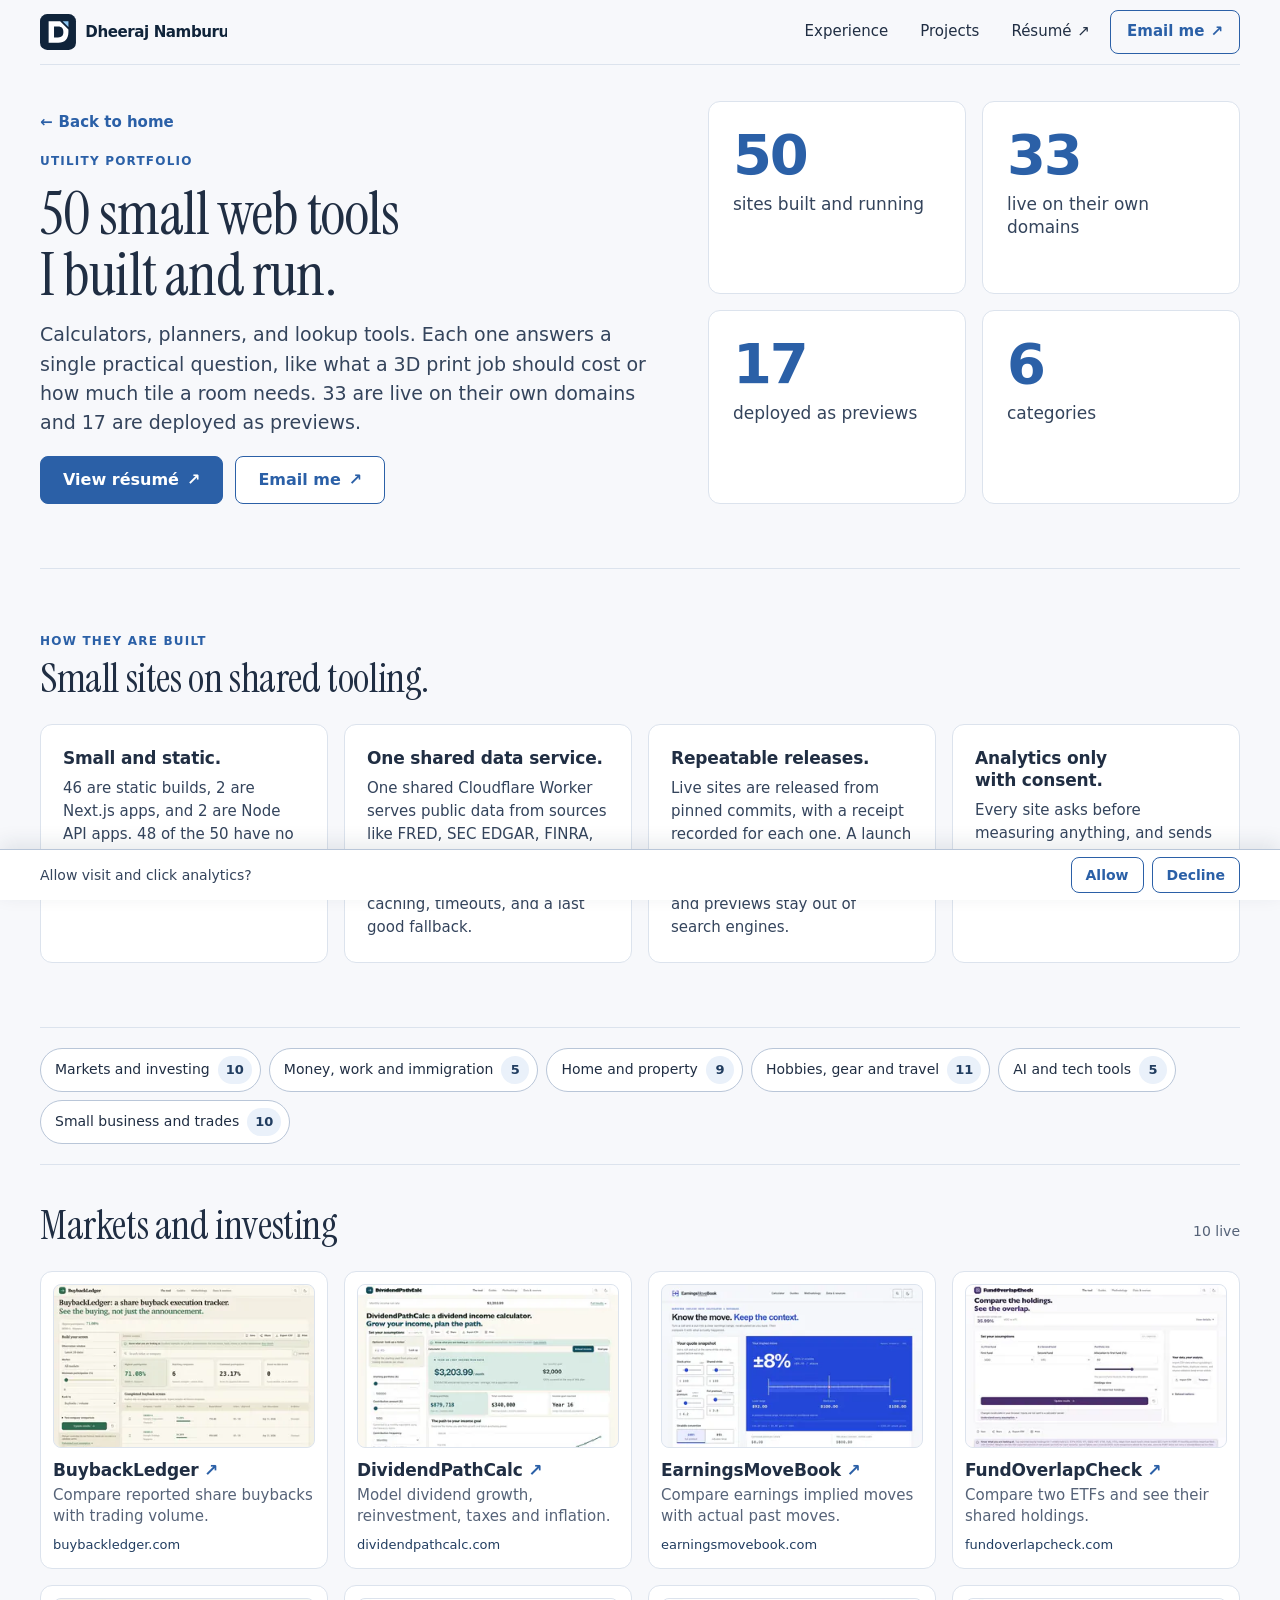
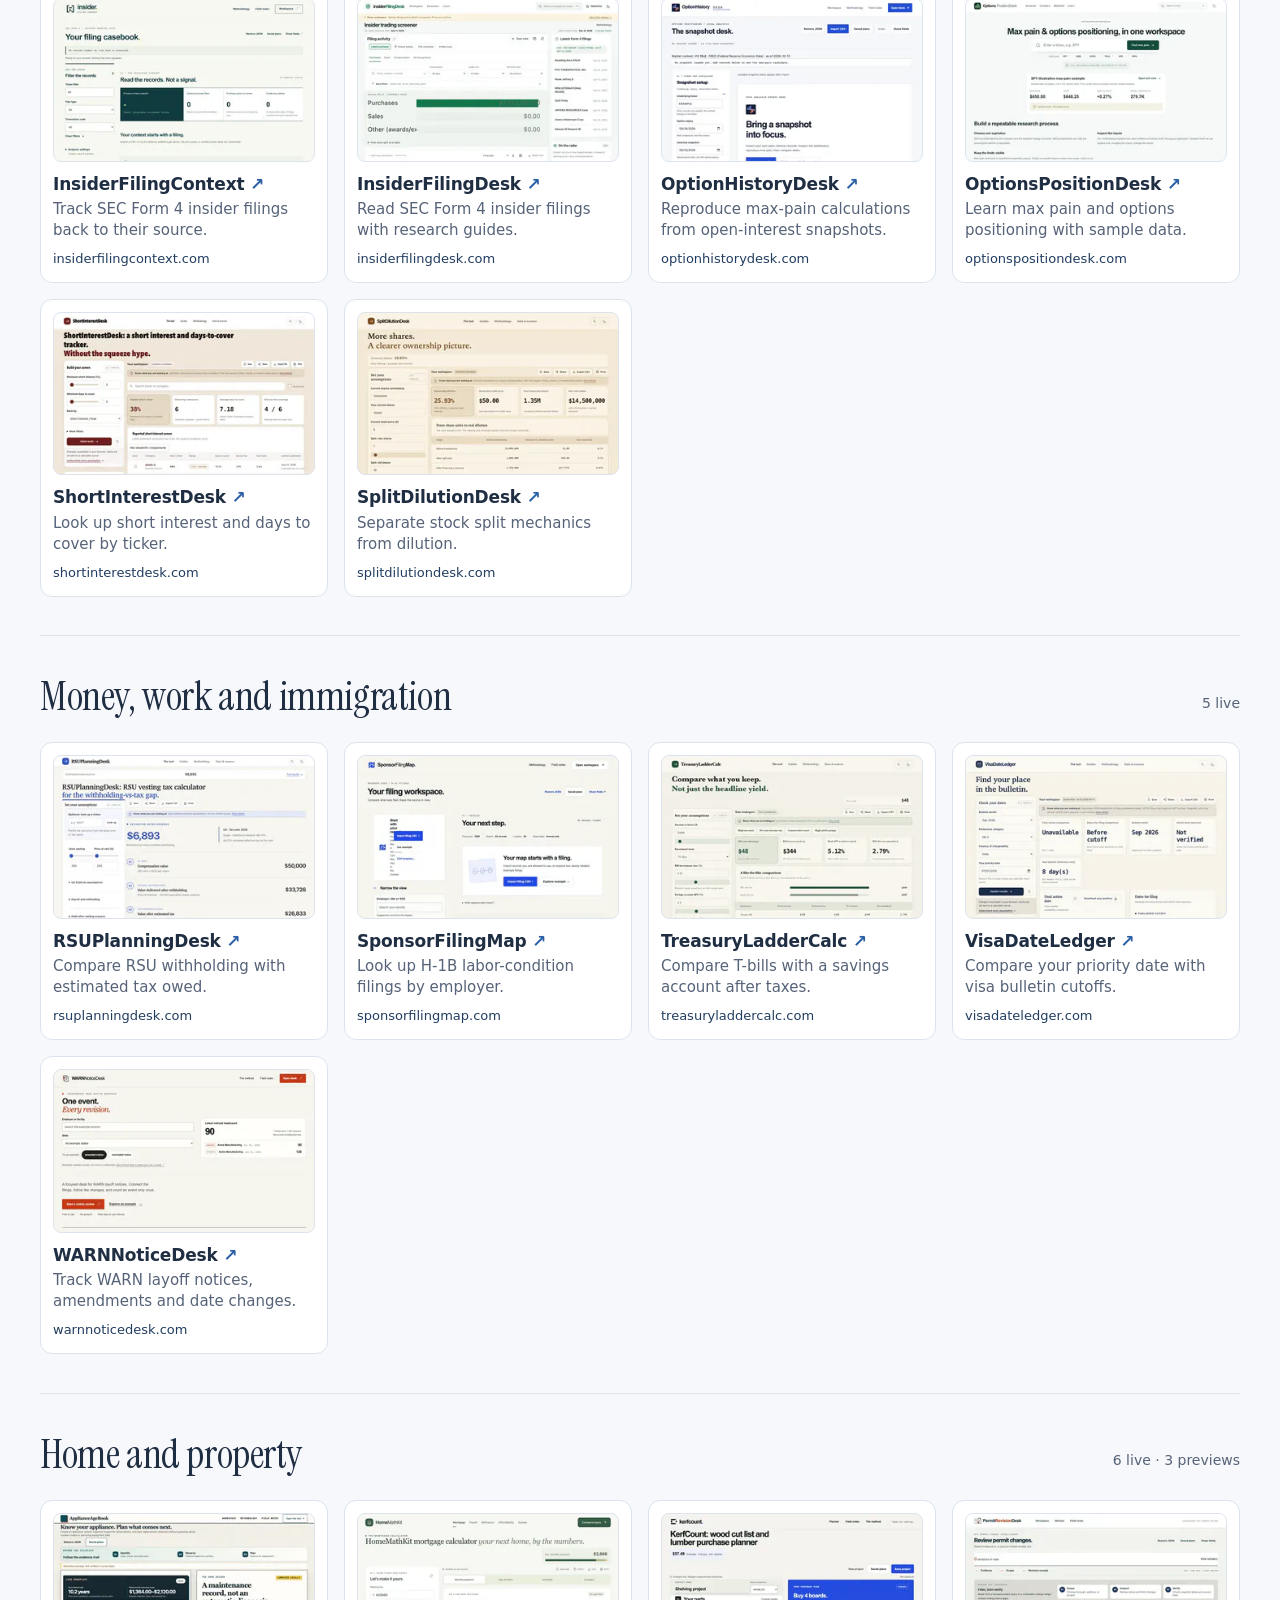
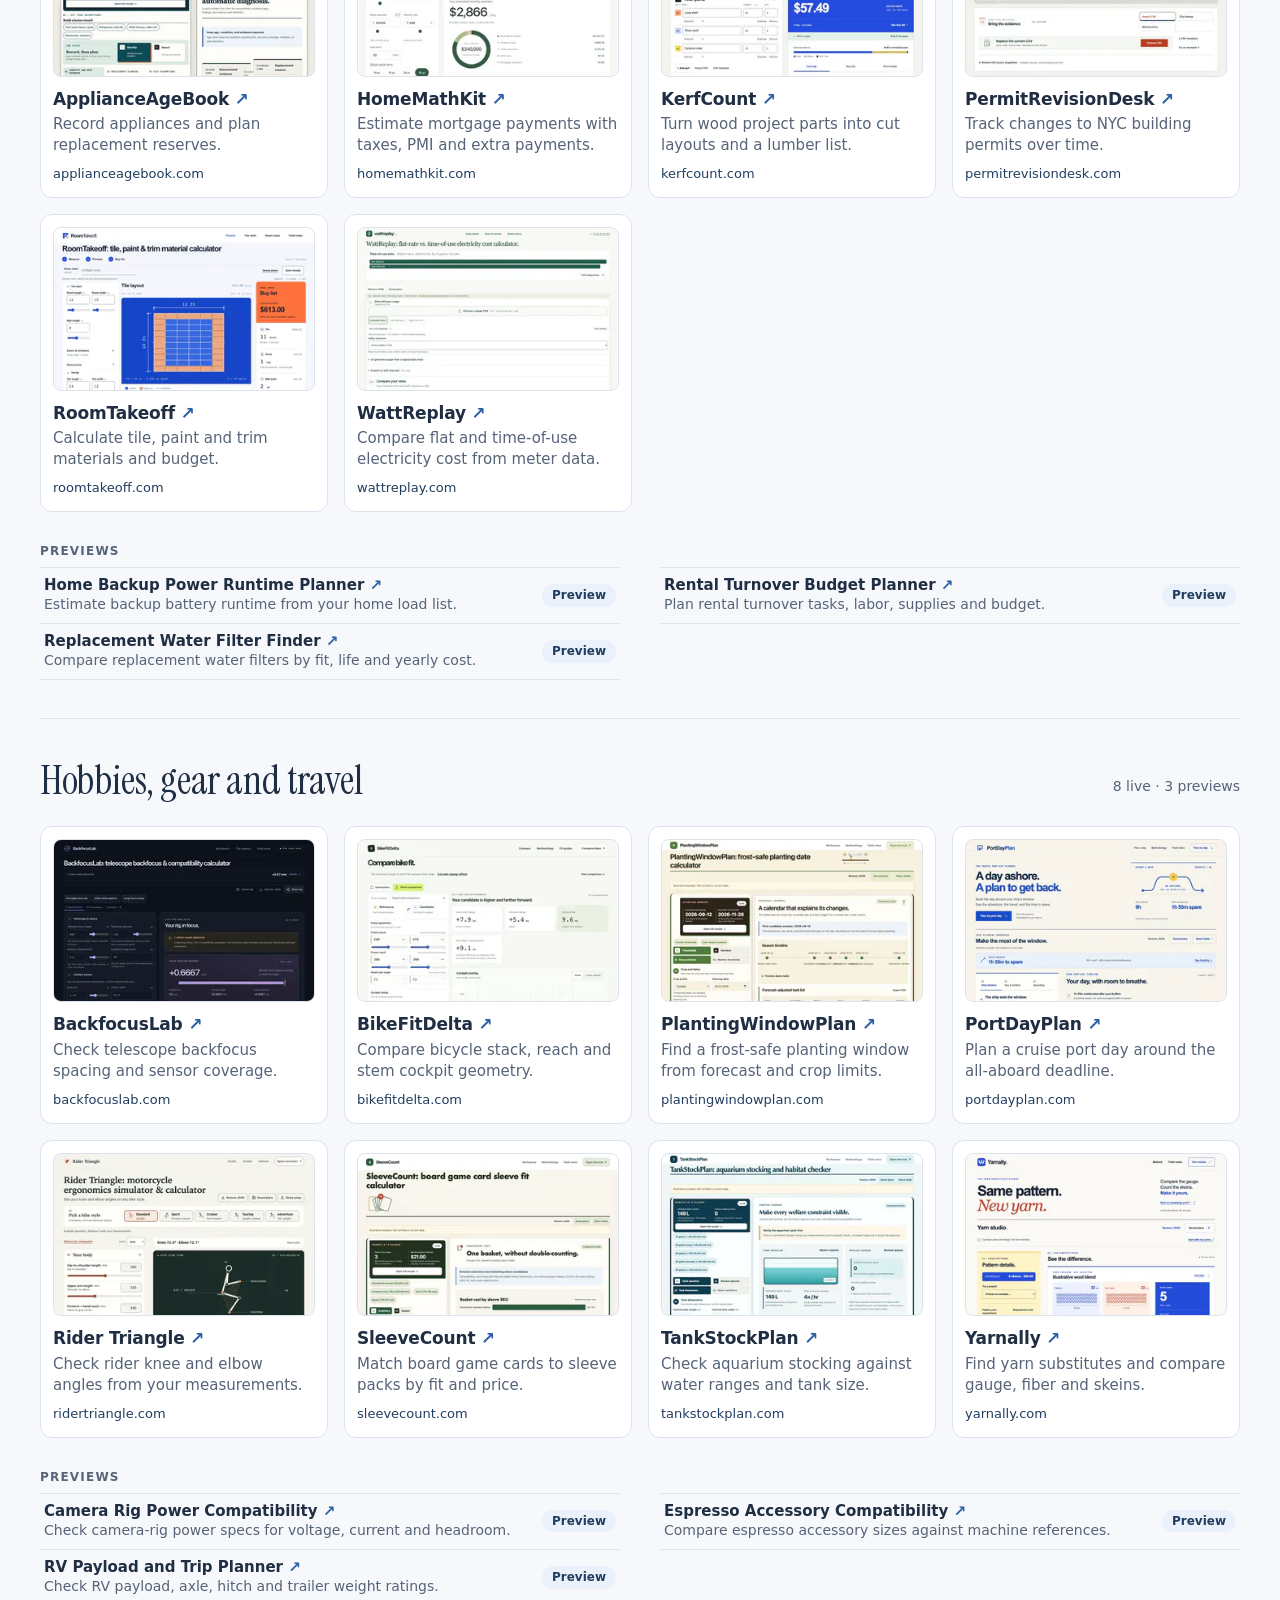
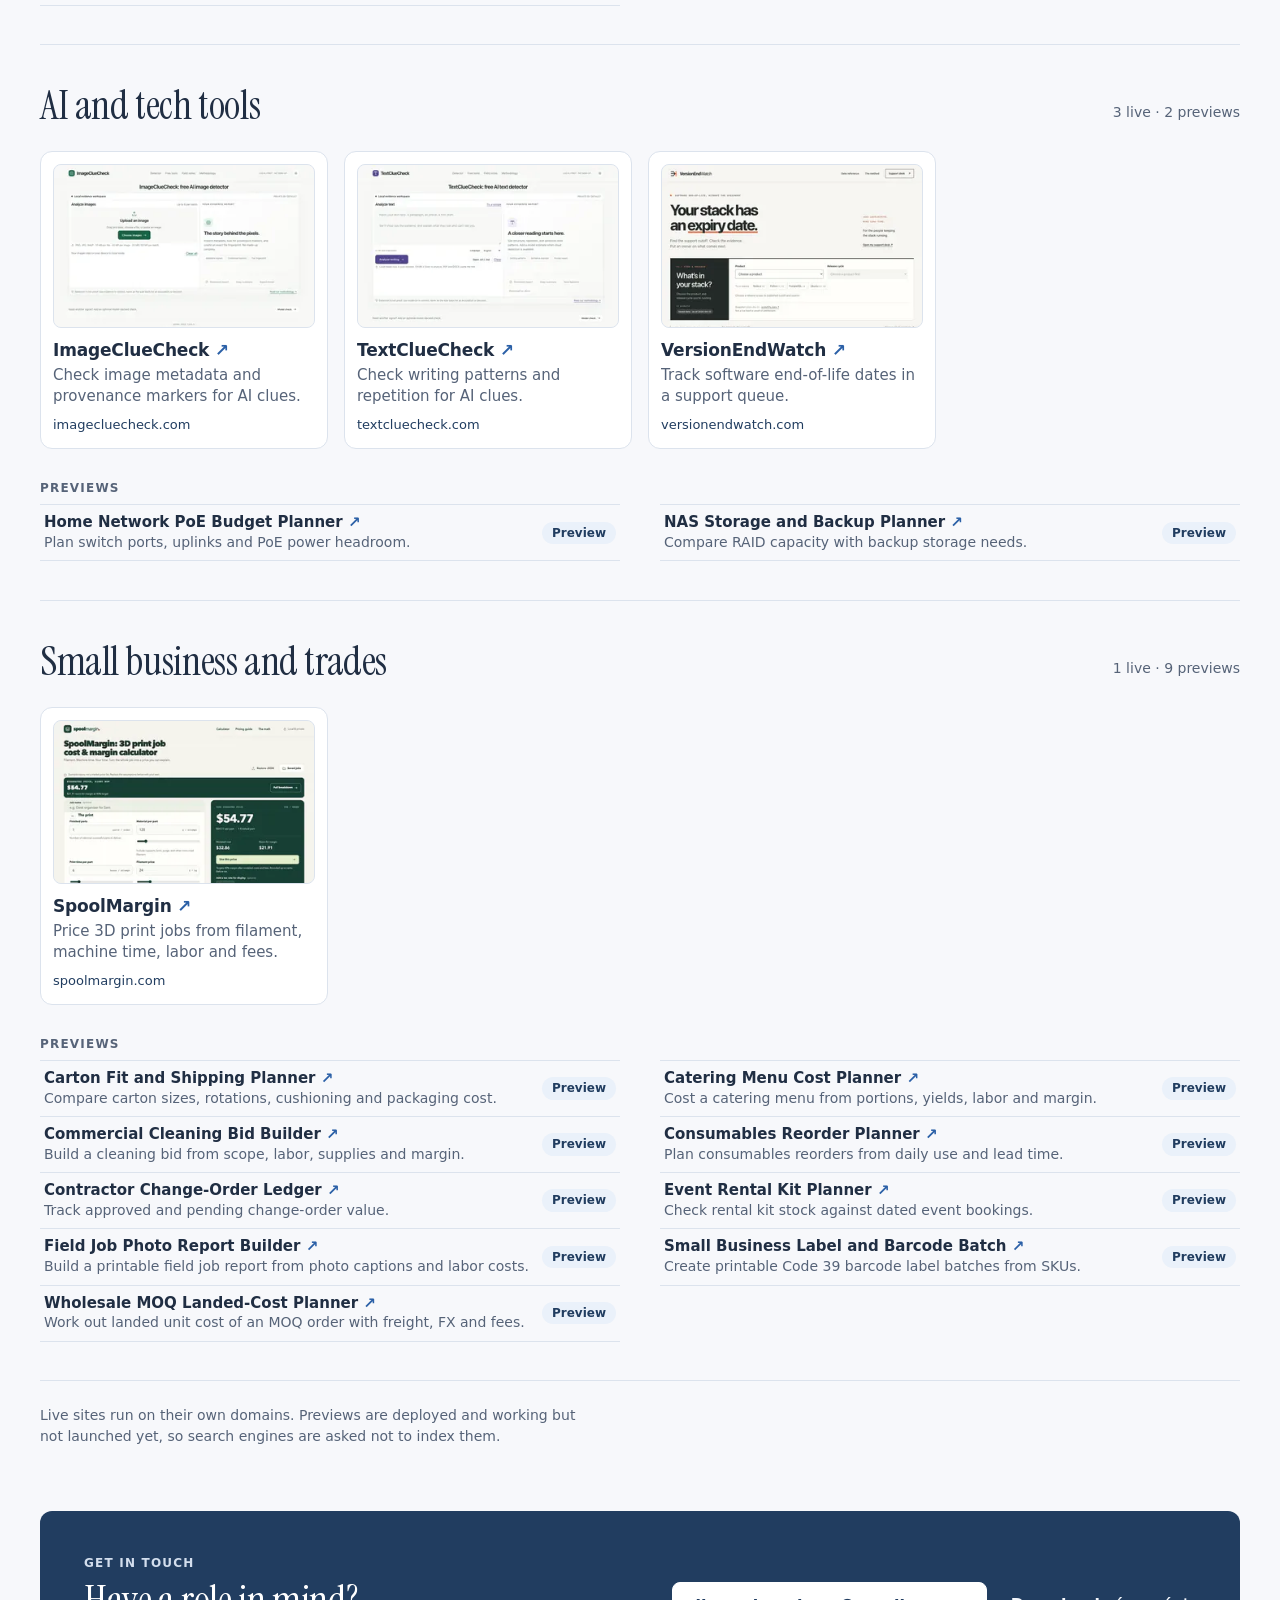
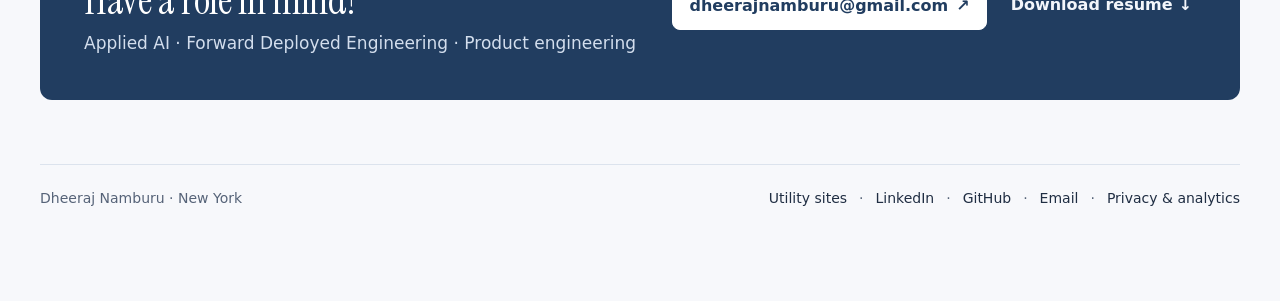
==== utilities/index.html @ 1e8c4d22 "Redesign for a five second recruiter scan; add utility portfolio and Daily Cynthia - Rebuild the hom" ====
<!doctype html>
<html lang="en">
<head>
<meta charset="utf-8">
<meta name="viewport" content="width=device-width,initial-scale=1">
<title>Utility Portfolio: 50 Small Web Tools | Dheeraj Namburu</title>
<meta name="description" content="50 small web tools built and run by Dheeraj Namburu: calculators, planners, and lookup tools. 33 live on their own domains, 17 deployed as previews.">
<meta name="robots" content="max-image-preview:large">
<link rel="canonical" href="https://dheerajnamburu.com/utilities/">
<meta property="og:type" content="website">
<meta property="og:url" content="https://dheerajnamburu.com/utilities/">
<meta property="og:site_name" content="Dheeraj Namburu">
<meta property="og:locale" content="en_US">
<meta property="og:title" content="Utility Portfolio | Dheeraj Namburu">
<meta property="og:description" content="50 small web tools built and run by Dheeraj Namburu: calculators, planners, and lookup tools. 33 live on their own domains, 17 deployed as previews.">
<meta property="og:image" content="https://dheerajnamburu.com/assets/share/og-home-v1.png">
<meta property="og:image:width" content="1200">
<meta property="og:image:height" content="630">
<meta property="og:image:type" content="image/png">
<meta property="og:image:alt" content="Dheeraj Namburu, Software Engineer at Microsoft">
<meta name="twitter:card" content="summary_large_image">
<meta name="twitter:title" content="Utility Portfolio | Dheeraj Namburu">
<meta name="twitter:description" content="50 small web tools built and run by Dheeraj Namburu: calculators, planners, and lookup tools. 33 live on their own domains, 17 deployed as previews.">
<meta name="twitter:image" content="https://dheerajnamburu.com/assets/share/og-home-v1.png">
<meta name="twitter:image:alt" content="Dheeraj Namburu, Software Engineer at Microsoft">
<link rel="icon" href="../assets/brand/favicon-v3.ico" sizes="any">
<link rel="icon" type="image/svg+xml" href="../assets/brand/favicon-v3.svg">
<link rel="apple-touch-icon" href="../assets/brand/apple-touch-icon-v3.png" sizes="180x180">
<meta name="theme-color" content="#10243A">
<link rel="preload" href="../assets/fonts/font-0.woff2" as="font" type="font/woff2" crossorigin>
<link rel="preload" href="../assets/fonts/font-2.woff2" as="font" type="font/woff2" crossorigin>
<link rel="stylesheet" href="../styles.css?v=20261013-ux3">
<link rel="stylesheet" href="utilities.css?v=20261013-ux2">
<script type="application/ld+json">{"@context":"https://schema.org","@graph":[{"@type":"WebSite","@id":"https://dheerajnamburu.com/#website","name":"Dheeraj Namburu","url":"https://dheerajnamburu.com/"},{"@type":"Person","@id":"https://dheerajnamburu.com/#person","name":"Dheeraj Namburu","url":"https://dheerajnamburu.com/"},{"@type":"CollectionPage","@id":"https://dheerajnamburu.com/utilities/#webpage","url":"https://dheerajnamburu.com/utilities/","name":"Utility portfolio","description":"50 small web tools built and run by Dheeraj Namburu: calculators, planners, and lookup tools. 33 live on their own domains, 17 deployed as previews.","dateModified":"2026-10-13","isPartOf":{"@id":"https://dheerajnamburu.com/#website"},"author":{"@id":"https://dheerajnamburu.com/#person"},"creator":{"@id":"https://dheerajnamburu.com/#person"},"breadcrumb":{"@id":"https://dheerajnamburu.com/utilities/#breadcrumb"},"mainEntity":{"@id":"https://dheerajnamburu.com/utilities/#itemlist"}},{"@type":"BreadcrumbList","@id":"https://dheerajnamburu.com/utilities/#breadcrumb","itemListElement":[{"@type":"ListItem","position":1,"name":"Home","item":"https://dheerajnamburu.com/"},{"@type":"ListItem","position":2,"name":"Utility portfolio","item":"https://dheerajnamburu.com/utilities/"}]},{"@type":"ItemList","@id":"https://dheerajnamburu.com/utilities/#itemlist","name":"Live utility sites","numberOfItems":33,"itemListElement":[{"@type":"ListItem","position":1,"name":"BuybackLedger","url":"https://buybackledger.com/"},{"@type":"ListItem","position":2,"name":"DividendPathCalc","url":"https://dividendpathcalc.com/"},{"@type":"ListItem","position":3,"name":"EarningsMoveBook","url":"https://earningsmovebook.com/"},{"@type":"ListItem","position":4,"name":"FundOverlapCheck","url":"https://fundoverlapcheck.com/"},{"@type":"ListItem","position":5,"name":"InsiderFilingContext","url":"https://insiderfilingcontext.com/"},{"@type":"ListItem","position":6,"name":"InsiderFilingDesk","url":"https://insiderfilingdesk.com/"},{"@type":"ListItem","position":7,"name":"OptionHistoryDesk","url":"https://optionhistorydesk.com/"},{"@type":"ListItem","position":8,"name":"OptionsPositionDesk","url":"https://optionspositiondesk.com/"},{"@type":"ListItem","position":9,"name":"ShortInterestDesk","url":"https://shortinterestdesk.com/"},{"@type":"ListItem","position":10,"name":"SplitDilutionDesk","url":"https://splitdilutiondesk.com/"},{"@type":"ListItem","position":11,"name":"RSUPlanningDesk","url":"https://rsuplanningdesk.com/"},{"@type":"ListItem","position":12,"name":"SponsorFilingMap","url":"https://sponsorfilingmap.com/"},{"@type":"ListItem","position":13,"name":"TreasuryLadderCalc","url":"https://treasuryladdercalc.com/"},{"@type":"ListItem","position":14,"name":"VisaDateLedger","url":"https://visadateledger.com/"},{"@type":"ListItem","position":15,"name":"WARNNoticeDesk","url":"https://warnnoticedesk.com/"},{"@type":"ListItem","position":16,"name":"ApplianceAgeBook","url":"https://applianceagebook.com/"},{"@type":"ListItem","position":17,"name":"HomeMathKit","url":"https://homemathkit.com/"},{"@type":"ListItem","position":18,"name":"KerfCount","url":"https://kerfcount.com/"},{"@type":"ListItem","position":19,"name":"PermitRevisionDesk","url":"https://permitrevisiondesk.com/"},{"@type":"ListItem","position":20,"name":"RoomTakeoff","url":"https://roomtakeoff.com/"},{"@type":"ListItem","position":21,"name":"WattReplay","url":"https://wattreplay.com/"},{"@type":"ListItem","position":22,"name":"BackfocusLab","url":"https://backfocuslab.com/"},{"@type":"ListItem","position":23,"name":"BikeFitDelta","url":"https://bikefitdelta.com/"},{"@type":"ListItem","position":24,"name":"PlantingWindowPlan","url":"https://plantingwindowplan.com/"},{"@type":"ListItem","position":25,"name":"PortDayPlan","url":"https://portdayplan.com/"},{"@type":"ListItem","position":26,"name":"Rider Triangle","url":"https://ridertriangle.com/"},{"@type":"ListItem","position":27,"name":"SleeveCount","url":"https://sleevecount.com/"},{"@type":"ListItem","position":28,"name":"TankStockPlan","url":"https://tankstockplan.com/"},{"@type":"ListItem","position":29,"name":"Yarnally","url":"https://yarnally.com/"},{"@type":"ListItem","position":30,"name":"ImageClueCheck","url":"https://imagecluecheck.com/"},{"@type":"ListItem","position":31,"name":"TextClueCheck","url":"https://textcluecheck.com/"},{"@type":"ListItem","position":32,"name":"VersionEndWatch","url":"https://versionendwatch.com/"},{"@type":"ListItem","position":33,"name":"SpoolMargin","url":"https://spoolmargin.com/"}]}]}</script>
</head>
<body>
<a class="skip" href="#main">Skip to content</a>
<div class="page-shell">
<header class="site-header">
<a class="brand" href="../" aria-label="Dheeraj Namburu, home"><img class="brand-logo" src="../assets/brand/logo-v3.svg" width="187" height="36" alt="Dheeraj Namburu"><img class="brand-mark" src="../assets/brand/favicon-v3.svg" width="32" height="32" alt=""></a>
<nav aria-label="Main navigation"><a href="../#work">Experience</a><a href="../#projects">Projects</a><a href="../Dheeraj-Namburu-Resume.pdf">Résumé <span aria-hidden="true">↗</span></a><a class="nav-contact" href="mailto:dheerajnamburu@gmail.com">Email me <span aria-hidden="true">↗</span></a></nav>
</header>
<main id="main">
<section class="u-hero" aria-labelledby="u-title">
<div class="u-hero-copy">
<p class="u-back"><a href="../"><span aria-hidden="true">←</span> Back to home</a></p>
<p class="eyebrow">UTILITY PORTFOLIO</p>
<h1 id="u-title">50 small web tools I built and run.</h1>
<p class="u-lede">Calculators, planners, and lookup tools. Each one answers a single practical question, like what a 3D print job should cost or how much tile a room needs. 33 are live on their own domains and 17 are deployed as previews.</p>
<div class="actions"><a class="button" href="../Dheeraj-Namburu-Resume.pdf">View résumé <span aria-hidden="true">↗</span></a><a class="button secondary" href="mailto:dheerajnamburu@gmail.com">Email me <span aria-hidden="true">↗</span></a></div>
</div>
<ul class="u-stats"><li><strong>50</strong> <span>sites built and running</span></li><li><strong>33</strong> <span>live on their own domains</span></li><li><strong>17</strong> <span>deployed as previews</span></li><li><strong>6</strong> <span>categories</span></li></ul>
</section>
<section class="u-how" aria-labelledby="u-how-title">
<p class="eyebrow">HOW THEY ARE BUILT</p>
<h2 id="u-how-title">Small sites on shared tooling.</h2>
<div class="u-how-grid"><article><h3>Small and static.</h3><p>46 are static builds, 2 are Next.js apps, and 2 are Node API apps. 48 of the 50 have no npm dependencies. All of them run on Cloudflare.</p></article><article><h3>One shared data service.</h3><p>One shared Cloudflare Worker serves public data from sources like FRED, SEC EDGAR, FINRA, and NYC Open Data to the sites that need it, with caching, timeouts, and a last good fallback.</p></article><article><h3>Repeatable releases.</h3><p>Live sites are released from pinned commits, with a receipt recorded for each one. A launch controller checks preview builds before they go out, and previews stay out of search engines.</p></article><article><h3>Analytics only with consent.</h3><p>Every site asks before measuring anything, and sends no analytics request until the visitor agrees.</p></article></div>
</section>
<nav class="u-jump" aria-label="Categories"><a href="#markets-and-investing">Markets and investing <span>10</span></a><a href="#money-work-and-immigration">Money, work and immigration <span>5</span></a><a href="#home-and-property">Home and property <span>9</span></a><a href="#hobbies-gear-and-travel">Hobbies, gear and travel <span>11</span></a><a href="#ai-and-tech-tools">AI and tech tools <span>5</span></a><a href="#small-business-and-trades">Small business and trades <span>10</span></a></nav>
<section class="u-category" id="markets-and-investing" aria-labelledby="markets-and-investing-title">
<div class="section-head"><h2 id="markets-and-investing-title">Markets and investing</h2><p class="u-count">10 live</p></div>
<div class="u-grid">
<article class="u-card"><a class="u-thumb" href="https://buybackledger.com/" tabindex="-1" aria-hidden="true" data-track-group="utility" data-kind="live"><img src="../assets/utilities/buyback-execution-tracker.webp" srcset="../assets/utilities/buyback-execution-tracker-320.webp 320w, ../assets/utilities/buyback-execution-tracker.webp 640w" sizes="(max-width: 719px) 110px, (max-width: 1079px) 28vw, 260px" width="640" height="400" loading="lazy" decoding="async" alt=""></a><h3><a href="https://buybackledger.com/" data-track-group="utility" data-kind="live">BuybackLedger <span aria-hidden="true">↗</span></a></h3><p>Compare reported share buybacks with trading volume.</p><p class="u-domain">buybackledger.com</p></article>
<article class="u-card"><a class="u-thumb" href="https://dividendpathcalc.com/" tabindex="-1" aria-hidden="true" data-track-group="utility" data-kind="live"><img src="../assets/utilities/dividend-income-calculator.webp" srcset="../assets/utilities/dividend-income-calculator-320.webp 320w, ../assets/utilities/dividend-income-calculator.webp 640w" sizes="(max-width: 719px) 110px, (max-width: 1079px) 28vw, 260px" width="640" height="400" loading="lazy" decoding="async" alt=""></a><h3><a href="https://dividendpathcalc.com/" data-track-group="utility" data-kind="live">DividendPathCalc <span aria-hidden="true">↗</span></a></h3><p>Model dividend growth, reinvestment, taxes and inflation.</p><p class="u-domain">dividendpathcalc.com</p></article>
<article class="u-card"><a class="u-thumb" href="https://earningsmovebook.com/" tabindex="-1" aria-hidden="true" data-track-group="utility" data-kind="live"><img src="../assets/utilities/earnings-implied-move-database.webp" srcset="../assets/utilities/earnings-implied-move-database-320.webp 320w, ../assets/utilities/earnings-implied-move-database.webp 640w" sizes="(max-width: 719px) 110px, (max-width: 1079px) 28vw, 260px" width="640" height="400" loading="lazy" decoding="async" alt=""></a><h3><a href="https://earningsmovebook.com/" data-track-group="utility" data-kind="live">EarningsMoveBook <span aria-hidden="true">↗</span></a></h3><p>Compare earnings implied moves with actual past moves.</p><p class="u-domain">earningsmovebook.com</p></article>
<article class="u-card"><a class="u-thumb" href="https://fundoverlapcheck.com/" tabindex="-1" aria-hidden="true" data-track-group="utility" data-kind="live"><img src="../assets/utilities/etf-overlap-analyzer.webp" srcset="../assets/utilities/etf-overlap-analyzer-320.webp 320w, ../assets/utilities/etf-overlap-analyzer.webp 640w" sizes="(max-width: 719px) 110px, (max-width: 1079px) 28vw, 260px" width="640" height="400" loading="lazy" decoding="async" alt=""></a><h3><a href="https://fundoverlapcheck.com/" data-track-group="utility" data-kind="live">FundOverlapCheck <span aria-hidden="true">↗</span></a></h3><p>Compare two ETFs and see their shared holdings.</p><p class="u-domain">fundoverlapcheck.com</p></article>
<article class="u-card"><a class="u-thumb" href="https://insiderfilingcontext.com/" tabindex="-1" aria-hidden="true" data-track-group="utility" data-kind="live"><img src="../assets/utilities/insider-filing-context-tracker.webp" srcset="../assets/utilities/insider-filing-context-tracker-320.webp 320w, ../assets/utilities/insider-filing-context-tracker.webp 640w" sizes="(max-width: 719px) 110px, (max-width: 1079px) 28vw, 260px" width="640" height="400" loading="lazy" decoding="async" alt=""></a><h3><a href="https://insiderfilingcontext.com/" data-track-group="utility" data-kind="live">InsiderFilingContext <span aria-hidden="true">↗</span></a></h3><p>Track SEC Form 4 insider filings back to their source.</p><p class="u-domain">insiderfilingcontext.com</p></article>
<article class="u-card"><a class="u-thumb" href="https://insiderfilingdesk.com/" tabindex="-1" aria-hidden="true" data-track-group="utility" data-kind="live"><img src="../assets/utilities/form4-radar.webp" srcset="../assets/utilities/form4-radar-320.webp 320w, ../assets/utilities/form4-radar.webp 640w" sizes="(max-width: 719px) 110px, (max-width: 1079px) 28vw, 260px" width="640" height="400" loading="lazy" decoding="async" alt=""></a><h3><a href="https://insiderfilingdesk.com/" data-track-group="utility" data-kind="live">InsiderFilingDesk <span aria-hidden="true">↗</span></a></h3><p>Read SEC Form 4 insider filings with research guides.</p><p class="u-domain">insiderfilingdesk.com</p></article>
<article class="u-card"><a class="u-thumb" href="https://optionhistorydesk.com/" tabindex="-1" aria-hidden="true" data-track-group="utility" data-kind="live"><img src="../assets/utilities/licensed-options-history.webp" srcset="../assets/utilities/licensed-options-history-320.webp 320w, ../assets/utilities/licensed-options-history.webp 640w" sizes="(max-width: 719px) 110px, (max-width: 1079px) 28vw, 260px" width="640" height="400" loading="lazy" decoding="async" alt=""></a><h3><a href="https://optionhistorydesk.com/" data-track-group="utility" data-kind="live">OptionHistoryDesk <span aria-hidden="true">↗</span></a></h3><p>Reproduce max-pain calculations from open-interest snapshots.</p><p class="u-domain">optionhistorydesk.com</p></article>
<article class="u-card"><a class="u-thumb" href="https://optionspositiondesk.com/" tabindex="-1" aria-hidden="true" data-track-group="utility" data-kind="live"><img src="../assets/utilities/option-positioning-dashboard.webp" srcset="../assets/utilities/option-positioning-dashboard-320.webp 320w, ../assets/utilities/option-positioning-dashboard.webp 640w" sizes="(max-width: 719px) 110px, (max-width: 1079px) 28vw, 260px" width="640" height="400" loading="lazy" decoding="async" alt=""></a><h3><a href="https://optionspositiondesk.com/" data-track-group="utility" data-kind="live">OptionsPositionDesk <span aria-hidden="true">↗</span></a></h3><p>Learn max pain and options positioning with sample data.</p><p class="u-domain">optionspositiondesk.com</p></article>
<article class="u-card"><a class="u-thumb" href="https://shortinterestdesk.com/" tabindex="-1" aria-hidden="true" data-track-group="utility" data-kind="live"><img src="../assets/utilities/short-interest-squeeze-tracker.webp" srcset="../assets/utilities/short-interest-squeeze-tracker-320.webp 320w, ../assets/utilities/short-interest-squeeze-tracker.webp 640w" sizes="(max-width: 719px) 110px, (max-width: 1079px) 28vw, 260px" width="640" height="400" loading="lazy" decoding="async" alt=""></a><h3><a href="https://shortinterestdesk.com/" data-track-group="utility" data-kind="live">ShortInterestDesk <span aria-hidden="true">↗</span></a></h3><p>Look up short interest and days to cover by ticker.</p><p class="u-domain">shortinterestdesk.com</p></article>
<article class="u-card"><a class="u-thumb" href="https://splitdilutiondesk.com/" tabindex="-1" aria-hidden="true" data-track-group="utility" data-kind="live"><img src="../assets/utilities/stock-split-dilution-tracker.webp" srcset="../assets/utilities/stock-split-dilution-tracker-320.webp 320w, ../assets/utilities/stock-split-dilution-tracker.webp 640w" sizes="(max-width: 719px) 110px, (max-width: 1079px) 28vw, 260px" width="640" height="400" loading="lazy" decoding="async" alt=""></a><h3><a href="https://splitdilutiondesk.com/" data-track-group="utility" data-kind="live">SplitDilutionDesk <span aria-hidden="true">↗</span></a></h3><p>Separate stock split mechanics from dilution.</p><p class="u-domain">splitdilutiondesk.com</p></article>
</div>
</section>
<section class="u-category" id="money-work-and-immigration" aria-labelledby="money-work-and-immigration-title">
<div class="section-head"><h2 id="money-work-and-immigration-title">Money, work and immigration</h2><p class="u-count">5 live</p></div>
<div class="u-grid">
<article class="u-card"><a class="u-thumb" href="https://rsuplanningdesk.com/" tabindex="-1" aria-hidden="true" data-track-group="utility" data-kind="live"><img src="../assets/utilities/high-earner-rsu-calculator.webp" srcset="../assets/utilities/high-earner-rsu-calculator-320.webp 320w, ../assets/utilities/high-earner-rsu-calculator.webp 640w" sizes="(max-width: 719px) 110px, (max-width: 1079px) 28vw, 260px" width="640" height="400" loading="lazy" decoding="async" alt=""></a><h3><a href="https://rsuplanningdesk.com/" data-track-group="utility" data-kind="live">RSUPlanningDesk <span aria-hidden="true">↗</span></a></h3><p>Compare RSU withholding with estimated tax owed.</p><p class="u-domain">rsuplanningdesk.com</p></article>
<article class="u-card"><a class="u-thumb" href="https://sponsorfilingmap.com/" tabindex="-1" aria-hidden="true" data-track-group="utility" data-kind="live"><img src="../assets/utilities/h1b-sponsor-intelligence.webp" srcset="../assets/utilities/h1b-sponsor-intelligence-320.webp 320w, ../assets/utilities/h1b-sponsor-intelligence.webp 640w" sizes="(max-width: 719px) 110px, (max-width: 1079px) 28vw, 260px" width="640" height="400" loading="lazy" decoding="async" alt=""></a><h3><a href="https://sponsorfilingmap.com/" data-track-group="utility" data-kind="live">SponsorFilingMap <span aria-hidden="true">↗</span></a></h3><p>Look up H-1B labor-condition filings by employer.</p><p class="u-domain">sponsorfilingmap.com</p></article>
<article class="u-card"><a class="u-thumb" href="https://treasuryladdercalc.com/" tabindex="-1" aria-hidden="true" data-track-group="utility" data-kind="live"><img src="../assets/utilities/treasury-yield-optimizer.webp" srcset="../assets/utilities/treasury-yield-optimizer-320.webp 320w, ../assets/utilities/treasury-yield-optimizer.webp 640w" sizes="(max-width: 719px) 110px, (max-width: 1079px) 28vw, 260px" width="640" height="400" loading="lazy" decoding="async" alt=""></a><h3><a href="https://treasuryladdercalc.com/" data-track-group="utility" data-kind="live">TreasuryLadderCalc <span aria-hidden="true">↗</span></a></h3><p>Compare T-bills with a savings account after taxes.</p><p class="u-domain">treasuryladdercalc.com</p></article>
<article class="u-card"><a class="u-thumb" href="https://visadateledger.com/" tabindex="-1" aria-hidden="true" data-track-group="utility" data-kind="live"><img src="../assets/utilities/visa-bulletin-tracker.webp" srcset="../assets/utilities/visa-bulletin-tracker-320.webp 320w, ../assets/utilities/visa-bulletin-tracker.webp 640w" sizes="(max-width: 719px) 110px, (max-width: 1079px) 28vw, 260px" width="640" height="400" loading="lazy" decoding="async" alt=""></a><h3><a href="https://visadateledger.com/" data-track-group="utility" data-kind="live">VisaDateLedger <span aria-hidden="true">↗</span></a></h3><p>Compare your priority date with visa bulletin cutoffs.</p><p class="u-domain">visadateledger.com</p></article>
<article class="u-card"><a class="u-thumb" href="https://warnnoticedesk.com/" tabindex="-1" aria-hidden="true" data-track-group="utility" data-kind="live"><img src="../assets/utilities/warn-employer-timelines.webp" srcset="../assets/utilities/warn-employer-timelines-320.webp 320w, ../assets/utilities/warn-employer-timelines.webp 640w" sizes="(max-width: 719px) 110px, (max-width: 1079px) 28vw, 260px" width="640" height="400" loading="lazy" decoding="async" alt=""></a><h3><a href="https://warnnoticedesk.com/" data-track-group="utility" data-kind="live">WARNNoticeDesk <span aria-hidden="true">↗</span></a></h3><p>Track WARN layoff notices, amendments and date changes.</p><p class="u-domain">warnnoticedesk.com</p></article>
</div>
</section>
<section class="u-category" id="home-and-property" aria-labelledby="home-and-property-title">
<div class="section-head"><h2 id="home-and-property-title">Home and property</h2><p class="u-count">6 live · 3 previews</p></div>
<div class="u-grid">
<article class="u-card"><a class="u-thumb" href="https://applianceagebook.com/" tabindex="-1" aria-hidden="true" data-track-group="utility" data-kind="live"><img src="../assets/utilities/appliance-age-inspector-reports.webp" srcset="../assets/utilities/appliance-age-inspector-reports-320.webp 320w, ../assets/utilities/appliance-age-inspector-reports.webp 640w" sizes="(max-width: 719px) 110px, (max-width: 1079px) 28vw, 260px" width="640" height="400" loading="lazy" decoding="async" alt=""></a><h3><a href="https://applianceagebook.com/" data-track-group="utility" data-kind="live">ApplianceAgeBook <span aria-hidden="true">↗</span></a></h3><p>Record appliances and plan replacement reserves.</p><p class="u-domain">applianceagebook.com</p></article>
<article class="u-card"><a class="u-thumb" href="https://homemathkit.com/" tabindex="-1" aria-hidden="true" data-track-group="utility" data-kind="live"><img src="../assets/utilities/mortgage-calculator.webp" srcset="../assets/utilities/mortgage-calculator-320.webp 320w, ../assets/utilities/mortgage-calculator.webp 640w" sizes="(max-width: 719px) 110px, (max-width: 1079px) 28vw, 260px" width="640" height="400" loading="lazy" decoding="async" alt=""></a><h3><a href="https://homemathkit.com/" data-track-group="utility" data-kind="live">HomeMathKit <span aria-hidden="true">↗</span></a></h3><p>Estimate mortgage payments with taxes, PMI and extra payments.</p><p class="u-domain">homemathkit.com</p></article>
<article class="u-card"><a class="u-thumb" href="https://kerfcount.com/" tabindex="-1" aria-hidden="true" data-track-group="utility" data-kind="live"><img src="../assets/utilities/project-to-purchase-cut-planner.webp" srcset="../assets/utilities/project-to-purchase-cut-planner-320.webp 320w, ../assets/utilities/project-to-purchase-cut-planner.webp 640w" sizes="(max-width: 719px) 110px, (max-width: 1079px) 28vw, 260px" width="640" height="400" loading="lazy" decoding="async" alt=""></a><h3><a href="https://kerfcount.com/" data-track-group="utility" data-kind="live">KerfCount <span aria-hidden="true">↗</span></a></h3><p>Turn wood project parts into cut layouts and a lumber list.</p><p class="u-domain">kerfcount.com</p></article>
<article class="u-card"><a class="u-thumb" href="https://permitrevisiondesk.com/" tabindex="-1" aria-hidden="true" data-track-group="utility" data-kind="live"><img src="../assets/utilities/permit-change-intelligence.webp" srcset="../assets/utilities/permit-change-intelligence-320.webp 320w, ../assets/utilities/permit-change-intelligence.webp 640w" sizes="(max-width: 719px) 110px, (max-width: 1079px) 28vw, 260px" width="640" height="400" loading="lazy" decoding="async" alt=""></a><h3><a href="https://permitrevisiondesk.com/" data-track-group="utility" data-kind="live">PermitRevisionDesk <span aria-hidden="true">↗</span></a></h3><p>Track changes to NYC building permits over time.</p><p class="u-domain">permitrevisiondesk.com</p></article>
<article class="u-card"><a class="u-thumb" href="https://roomtakeoff.com/" tabindex="-1" aria-hidden="true" data-track-group="utility" data-kind="live"><img src="../assets/utilities/finish-layout-construction-toolkit.webp" srcset="../assets/utilities/finish-layout-construction-toolkit-320.webp 320w, ../assets/utilities/finish-layout-construction-toolkit.webp 640w" sizes="(max-width: 719px) 110px, (max-width: 1079px) 28vw, 260px" width="640" height="400" loading="lazy" decoding="async" alt=""></a><h3><a href="https://roomtakeoff.com/" data-track-group="utility" data-kind="live">RoomTakeoff <span aria-hidden="true">↗</span></a></h3><p>Calculate tile, paint and trim materials and budget.</p><p class="u-domain">roomtakeoff.com</p></article>
<article class="u-card"><a class="u-thumb" href="https://wattreplay.com/" tabindex="-1" aria-hidden="true" data-track-group="utility" data-kind="live"><img src="../assets/utilities/electricity-time-of-use-comparison.webp" srcset="../assets/utilities/electricity-time-of-use-comparison-320.webp 320w, ../assets/utilities/electricity-time-of-use-comparison.webp 640w" sizes="(max-width: 719px) 110px, (max-width: 1079px) 28vw, 260px" width="640" height="400" loading="lazy" decoding="async" alt=""></a><h3><a href="https://wattreplay.com/" data-track-group="utility" data-kind="live">WattReplay <span aria-hidden="true">↗</span></a></h3><p>Compare flat and time-of-use electricity cost from meter data.</p><p class="u-domain">wattreplay.com</p></article>
</div>
<h3 class="u-previews-title">Previews</h3><ul class="u-previews">
<li><a href="https://u50-home-backup-power-runtime-planner.dheerajnamburu.workers.dev/" rel="nofollow" data-track-group="utility" data-kind="preview">Home Backup Power Runtime Planner <span aria-hidden="true">↗</span></a><span class="u-what">Estimate backup battery runtime from your home load list.</span><span class="u-badge">Preview</span></li>
<li><a href="https://u50-rental-turnover-budget-planner.dheerajnamburu.workers.dev/" rel="nofollow" data-track-group="utility" data-kind="preview">Rental Turnover Budget Planner <span aria-hidden="true">↗</span></a><span class="u-what">Plan rental turnover tasks, labor, supplies and budget.</span><span class="u-badge">Preview</span></li>
<li><a href="https://u50-replacement-water-filter-finder.dheerajnamburu.workers.dev/" rel="nofollow" data-track-group="utility" data-kind="preview">Replacement Water Filter Finder <span aria-hidden="true">↗</span></a><span class="u-what">Compare replacement water filters by fit, life and yearly cost.</span><span class="u-badge">Preview</span></li>
</ul>
</section>
<section class="u-category" id="hobbies-gear-and-travel" aria-labelledby="hobbies-gear-and-travel-title">
<div class="section-head"><h2 id="hobbies-gear-and-travel-title">Hobbies, gear and travel</h2><p class="u-count">8 live · 3 previews</p></div>
<div class="u-grid">
<article class="u-card"><a class="u-thumb" href="https://backfocuslab.com/" tabindex="-1" aria-hidden="true" data-track-group="utility" data-kind="live"><img src="../assets/utilities/astronomy-equipment-compatibility.webp" srcset="../assets/utilities/astronomy-equipment-compatibility-320.webp 320w, ../assets/utilities/astronomy-equipment-compatibility.webp 640w" sizes="(max-width: 719px) 110px, (max-width: 1079px) 28vw, 260px" width="640" height="400" loading="lazy" decoding="async" alt=""></a><h3><a href="https://backfocuslab.com/" data-track-group="utility" data-kind="live">BackfocusLab <span aria-hidden="true">↗</span></a></h3><p>Check telescope backfocus spacing and sensor coverage.</p><p class="u-domain">backfocuslab.com</p></article>
<article class="u-card"><a class="u-thumb" href="https://bikefitdelta.com/" tabindex="-1" aria-hidden="true" data-track-group="utility" data-kind="live"><img src="../assets/utilities/bicycle-fit-comparison.webp" srcset="../assets/utilities/bicycle-fit-comparison-320.webp 320w, ../assets/utilities/bicycle-fit-comparison.webp 640w" sizes="(max-width: 719px) 110px, (max-width: 1079px) 28vw, 260px" width="640" height="400" loading="lazy" decoding="async" alt=""></a><h3><a href="https://bikefitdelta.com/" data-track-group="utility" data-kind="live">BikeFitDelta <span aria-hidden="true">↗</span></a></h3><p>Compare bicycle stack, reach and stem cockpit geometry.</p><p class="u-domain">bikefitdelta.com</p></article>
<article class="u-card"><a class="u-thumb" href="https://plantingwindowplan.com/" tabindex="-1" aria-hidden="true" data-track-group="utility" data-kind="live"><img src="../assets/utilities/forecast-adjusted-planting-planner.webp" srcset="../assets/utilities/forecast-adjusted-planting-planner-320.webp 320w, ../assets/utilities/forecast-adjusted-planting-planner.webp 640w" sizes="(max-width: 719px) 110px, (max-width: 1079px) 28vw, 260px" width="640" height="400" loading="lazy" decoding="async" alt=""></a><h3><a href="https://plantingwindowplan.com/" data-track-group="utility" data-kind="live">PlantingWindowPlan <span aria-hidden="true">↗</span></a></h3><p>Find a frost-safe planting window from forecast and crop limits.</p><p class="u-domain">plantingwindowplan.com</p></article>
<article class="u-card"><a class="u-thumb" href="https://portdayplan.com/" tabindex="-1" aria-hidden="true" data-track-group="utility" data-kind="live"><img src="../assets/utilities/cruise-port-planner.webp" srcset="../assets/utilities/cruise-port-planner-320.webp 320w, ../assets/utilities/cruise-port-planner.webp 640w" sizes="(max-width: 719px) 110px, (max-width: 1079px) 28vw, 260px" width="640" height="400" loading="lazy" decoding="async" alt=""></a><h3><a href="https://portdayplan.com/" data-track-group="utility" data-kind="live">PortDayPlan <span aria-hidden="true">↗</span></a></h3><p>Plan a cruise port day around the all-aboard deadline.</p><p class="u-domain">portdayplan.com</p></article>
<article class="u-card"><a class="u-thumb" href="https://ridertriangle.com/" tabindex="-1" aria-hidden="true" data-track-group="utility" data-kind="live"><img src="../assets/utilities/motorcycle-ergonomics.webp" srcset="../assets/utilities/motorcycle-ergonomics-320.webp 320w, ../assets/utilities/motorcycle-ergonomics.webp 640w" sizes="(max-width: 719px) 110px, (max-width: 1079px) 28vw, 260px" width="640" height="400" loading="lazy" decoding="async" alt=""></a><h3><a href="https://ridertriangle.com/" data-track-group="utility" data-kind="live">Rider Triangle <span aria-hidden="true">↗</span></a></h3><p>Check rider knee and elbow angles from your measurements.</p><p class="u-domain">ridertriangle.com</p></article>
<article class="u-card"><a class="u-thumb" href="https://sleevecount.com/" tabindex="-1" aria-hidden="true" data-track-group="utility" data-kind="live"><img src="../assets/utilities/board-game-supplies-finder.webp" srcset="../assets/utilities/board-game-supplies-finder-320.webp 320w, ../assets/utilities/board-game-supplies-finder.webp 640w" sizes="(max-width: 719px) 110px, (max-width: 1079px) 28vw, 260px" width="640" height="400" loading="lazy" decoding="async" alt=""></a><h3><a href="https://sleevecount.com/" data-track-group="utility" data-kind="live">SleeveCount <span aria-hidden="true">↗</span></a></h3><p>Match board game cards to sleeve packs by fit and price.</p><p class="u-domain">sleevecount.com</p></article>
<article class="u-card"><a class="u-thumb" href="https://tankstockplan.com/" tabindex="-1" aria-hidden="true" data-track-group="utility" data-kind="live"><img src="../assets/utilities/aquarium-stocking-planner.webp" srcset="../assets/utilities/aquarium-stocking-planner-320.webp 320w, ../assets/utilities/aquarium-stocking-planner.webp 640w" sizes="(max-width: 719px) 110px, (max-width: 1079px) 28vw, 260px" width="640" height="400" loading="lazy" decoding="async" alt=""></a><h3><a href="https://tankstockplan.com/" data-track-group="utility" data-kind="live">TankStockPlan <span aria-hidden="true">↗</span></a></h3><p>Check aquarium stocking against water ranges and tank size.</p><p class="u-domain">tankstockplan.com</p></article>
<article class="u-card"><a class="u-thumb" href="https://yarnally.com/" tabindex="-1" aria-hidden="true" data-track-group="utility" data-kind="live"><img src="../assets/utilities/yarn-local-substitute-finder.webp" srcset="../assets/utilities/yarn-local-substitute-finder-320.webp 320w, ../assets/utilities/yarn-local-substitute-finder.webp 640w" sizes="(max-width: 719px) 110px, (max-width: 1079px) 28vw, 260px" width="640" height="400" loading="lazy" decoding="async" alt=""></a><h3><a href="https://yarnally.com/" data-track-group="utility" data-kind="live">Yarnally <span aria-hidden="true">↗</span></a></h3><p>Find yarn substitutes and compare gauge, fiber and skeins.</p><p class="u-domain">yarnally.com</p></article>
</div>
<h3 class="u-previews-title">Previews</h3><ul class="u-previews">
<li><a href="https://u50-camera-rig-power-compatibility.dheerajnamburu.workers.dev/" rel="nofollow" data-track-group="utility" data-kind="preview">Camera Rig Power Compatibility <span aria-hidden="true">↗</span></a><span class="u-what">Check camera-rig power specs for voltage, current and headroom.</span><span class="u-badge">Preview</span></li>
<li><a href="https://u50-espresso-accessory-compatibility.dheerajnamburu.workers.dev/" rel="nofollow" data-track-group="utility" data-kind="preview">Espresso Accessory Compatibility <span aria-hidden="true">↗</span></a><span class="u-what">Compare espresso accessory sizes against machine references.</span><span class="u-badge">Preview</span></li>
<li><a href="https://u50-rv-payload-trip-planner.dheerajnamburu.workers.dev/" rel="nofollow" data-track-group="utility" data-kind="preview">RV Payload and Trip Planner <span aria-hidden="true">↗</span></a><span class="u-what">Check RV payload, axle, hitch and trailer weight ratings.</span><span class="u-badge">Preview</span></li>
</ul>
</section>
<section class="u-category" id="ai-and-tech-tools" aria-labelledby="ai-and-tech-tools-title">
<div class="section-head"><h2 id="ai-and-tech-tools-title">AI and tech tools</h2><p class="u-count">3 live · 2 previews</p></div>
<div class="u-grid">
<article class="u-card"><a class="u-thumb" href="https://imagecluecheck.com/" tabindex="-1" aria-hidden="true" data-track-group="utility" data-kind="live"><img src="../assets/utilities/ai-image-detector.webp" srcset="../assets/utilities/ai-image-detector-320.webp 320w, ../assets/utilities/ai-image-detector.webp 640w" sizes="(max-width: 719px) 110px, (max-width: 1079px) 28vw, 260px" width="640" height="400" loading="lazy" decoding="async" alt=""></a><h3><a href="https://imagecluecheck.com/" data-track-group="utility" data-kind="live">ImageClueCheck <span aria-hidden="true">↗</span></a></h3><p>Check image metadata and provenance markers for AI clues.</p><p class="u-domain">imagecluecheck.com</p></article>
<article class="u-card"><a class="u-thumb" href="https://textcluecheck.com/" tabindex="-1" aria-hidden="true" data-track-group="utility" data-kind="live"><img src="../assets/utilities/ai-text-detector.webp" srcset="../assets/utilities/ai-text-detector-320.webp 320w, ../assets/utilities/ai-text-detector.webp 640w" sizes="(max-width: 719px) 110px, (max-width: 1079px) 28vw, 260px" width="640" height="400" loading="lazy" decoding="async" alt=""></a><h3><a href="https://textcluecheck.com/" data-track-group="utility" data-kind="live">TextClueCheck <span aria-hidden="true">↗</span></a></h3><p>Check writing patterns and repetition for AI clues.</p><p class="u-domain">textcluecheck.com</p></article>
<article class="u-card"><a class="u-thumb" href="https://versionendwatch.com/" tabindex="-1" aria-hidden="true" data-track-group="utility" data-kind="live"><img src="../assets/utilities/software-lifecycle-alerts.webp" srcset="../assets/utilities/software-lifecycle-alerts-320.webp 320w, ../assets/utilities/software-lifecycle-alerts.webp 640w" sizes="(max-width: 719px) 110px, (max-width: 1079px) 28vw, 260px" width="640" height="400" loading="lazy" decoding="async" alt=""></a><h3><a href="https://versionendwatch.com/" data-track-group="utility" data-kind="live">VersionEndWatch <span aria-hidden="true">↗</span></a></h3><p>Track software end-of-life dates in a support queue.</p><p class="u-domain">versionendwatch.com</p></article>
</div>
<h3 class="u-previews-title">Previews</h3><ul class="u-previews">
<li><a href="https://u50-home-network-poe-budget-planner.dheerajnamburu.workers.dev/" rel="nofollow" data-track-group="utility" data-kind="preview">Home Network PoE Budget Planner <span aria-hidden="true">↗</span></a><span class="u-what">Plan switch ports, uplinks and PoE power headroom.</span><span class="u-badge">Preview</span></li>
<li><a href="https://u50-nas-storage-backup-buy-planner.dheerajnamburu.workers.dev/" rel="nofollow" data-track-group="utility" data-kind="preview">NAS Storage and Backup Planner <span aria-hidden="true">↗</span></a><span class="u-what">Compare RAID capacity with backup storage needs.</span><span class="u-badge">Preview</span></li>
</ul>
</section>
<section class="u-category" id="small-business-and-trades" aria-labelledby="small-business-and-trades-title">
<div class="section-head"><h2 id="small-business-and-trades-title">Small business and trades</h2><p class="u-count">1 live · 9 previews</p></div>
<div class="u-grid">
<article class="u-card"><a class="u-thumb" href="https://spoolmargin.com/" tabindex="-1" aria-hidden="true" data-track-group="utility" data-kind="live"><img src="../assets/utilities/3d-print-job-costing.webp" srcset="../assets/utilities/3d-print-job-costing-320.webp 320w, ../assets/utilities/3d-print-job-costing.webp 640w" sizes="(max-width: 719px) 110px, (max-width: 1079px) 28vw, 260px" width="640" height="400" loading="lazy" decoding="async" alt=""></a><h3><a href="https://spoolmargin.com/" data-track-group="utility" data-kind="live">SpoolMargin <span aria-hidden="true">↗</span></a></h3><p>Price 3D print jobs from filament, machine time, labor and fees.</p><p class="u-domain">spoolmargin.com</p></article>
</div>
<h3 class="u-previews-title">Previews</h3><ul class="u-previews">
<li><a href="https://u50-carton-pack-shipping-planner.dheerajnamburu.workers.dev/" rel="nofollow" data-track-group="utility" data-kind="preview">Carton Fit and Shipping Planner <span aria-hidden="true">↗</span></a><span class="u-what">Compare carton sizes, rotations, cushioning and packaging cost.</span><span class="u-badge">Preview</span></li>
<li><a href="https://u50-catering-menu-cost-planner.dheerajnamburu.workers.dev/" rel="nofollow" data-track-group="utility" data-kind="preview">Catering Menu Cost Planner <span aria-hidden="true">↗</span></a><span class="u-what">Cost a catering menu from portions, yields, labor and margin.</span><span class="u-badge">Preview</span></li>
<li><a href="https://u50-commercial-cleaning-bid-builder.dheerajnamburu.workers.dev/" rel="nofollow" data-track-group="utility" data-kind="preview">Commercial Cleaning Bid Builder <span aria-hidden="true">↗</span></a><span class="u-what">Build a cleaning bid from scope, labor, supplies and margin.</span><span class="u-badge">Preview</span></li>
<li><a href="https://u50-consumables-reorder-planner.dheerajnamburu.workers.dev/" rel="nofollow" data-track-group="utility" data-kind="preview">Consumables Reorder Planner <span aria-hidden="true">↗</span></a><span class="u-what">Plan consumables reorders from daily use and lead time.</span><span class="u-badge">Preview</span></li>
<li><a href="https://u50-contractor-change-order-ledger.dheerajnamburu.workers.dev/" rel="nofollow" data-track-group="utility" data-kind="preview">Contractor Change-Order Ledger <span aria-hidden="true">↗</span></a><span class="u-what">Track approved and pending change-order value.</span><span class="u-badge">Preview</span></li>
<li><a href="https://u50-event-rental-kit-planner.dheerajnamburu.workers.dev/" rel="nofollow" data-track-group="utility" data-kind="preview">Event Rental Kit Planner <span aria-hidden="true">↗</span></a><span class="u-what">Check rental kit stock against dated event bookings.</span><span class="u-badge">Preview</span></li>
<li><a href="https://u50-field-job-photo-report-builder.dheerajnamburu.workers.dev/" rel="nofollow" data-track-group="utility" data-kind="preview">Field Job Photo Report Builder <span aria-hidden="true">↗</span></a><span class="u-what">Build a printable field job report from photo captions and labor costs.</span><span class="u-badge">Preview</span></li>
<li><a href="https://u50-small-business-label-barcode-batch.dheerajnamburu.workers.dev/" rel="nofollow" data-track-group="utility" data-kind="preview">Small Business Label and Barcode Batch <span aria-hidden="true">↗</span></a><span class="u-what">Create printable Code 39 barcode label batches from SKUs.</span><span class="u-badge">Preview</span></li>
<li><a href="https://u50-wholesale-moq-landed-cost-planner.dheerajnamburu.workers.dev/" rel="nofollow" data-track-group="utility" data-kind="preview">Wholesale MOQ Landed-Cost Planner <span aria-hidden="true">↗</span></a><span class="u-what">Work out landed unit cost of an MOQ order with freight, FX and fees.</span><span class="u-badge">Preview</span></li>
</ul>
</section>
<p class="u-note">Live sites run on their own domains. Previews are deployed and working but not launched yet, so search engines are asked not to index them.</p>
<section class="contact" aria-labelledby="contact-title"><div><p class="eyebrow">GET IN TOUCH</p><h2 id="contact-title">Have a role in mind?</h2><p>Applied AI · Forward Deployed Engineering · Product engineering</p></div><div class="contact-links"><a class="button" href="mailto:dheerajnamburu@gmail.com">dheerajnamburu@gmail.com <span aria-hidden="true">↗</span></a><a class="text-link" href="../Dheeraj-Namburu-Resume.pdf" download>Download résumé <span aria-hidden="true">↓</span></a></div></section>
</main>
<footer><span>Dheeraj Namburu · New York</span><span class="footer-links"><a href="./" data-track-group="utility-directory" data-placement="footer" aria-current="page">Utility sites</a><span class="sep" aria-hidden="true">·</span><a href="https://www.linkedin.com/in/dheeraj-n/">LinkedIn</a><span class="sep" aria-hidden="true">·</span><a href="https://github.com/dheeraj5612">GitHub</a><span class="sep" aria-hidden="true">·</span><a href="mailto:dheerajnamburu@gmail.com">Email</a><span class="sep" aria-hidden="true">·</span><button id="privacy-settings" class="footer-button" type="button">Privacy &amp; analytics</button></span></footer>
</div>
<div id="analytics-notice" class="analytics-notice" role="region" hidden aria-label="Optional analytics"><span>Allow visit and click analytics?</span><div><button class="choice" data-analytics-choice="allow" type="button">Allow</button><button class="choice" data-analytics-choice="deny" type="button">Decline</button></div></div>
<dialog id="privacy-dialog" aria-labelledby="privacy-title"><div class="privacy-content"><h2 id="privacy-title">Privacy &amp; analytics</h2><p>With your permission, Google Analytics measures visits, traffic sources, approximate region, device type, reading depth, and clicks on my projects, résumé, and email links. Advertising features are disabled.</p><p>I do not collect visitor names or email addresses through analytics. Contacting me opens your own email app. You can change your analytics choice here at any time.</p><p><a href="https://policies.google.com/privacy">Google’s privacy policy</a></p><div class="privacy-actions"><button class="choice" data-analytics-choice="allow" type="button">Allow analytics</button><button class="choice" data-analytics-choice="deny" type="button">Decline analytics</button><button class="choice" id="privacy-close" type="button">Close</button></div></div></dialog>
<script src="../analytics.js?v=20261013" defer></script>
</body>
---- styles.css ----
@font-face{font-family:'DM Sans';font-style:normal;font-weight:400 700;font-display:swap;src:url(assets/fonts/font-0.woff2) format('woff2')}
@font-face{font-family:'Instrument Serif';font-style:normal;font-weight:400;font-display:swap;src:url(assets/fonts/font-2.woff2) format('woff2')}
@font-face{font-family:'Instrument Serif';font-style:italic;font-weight:400;font-display:swap;src:url(assets/fonts/font-1.woff2) format('woff2')}

/* Tokens */
:root {
  --bg: #f7f8fb;
  --surface: #ffffff;
  --tint: #eaf1fa;
  --ink: #202e43;
  --ink-soft: #34445c;
  --muted: #566378;
  --accent: #2b60a7;
  --accent-deep: #213d60;
  --line: #dce3ed;
  --line-strong: #b9c6d8;
  --on-navy: #f3f6fb;
  --on-navy-soft: #d3deed;
  --sans: 'DM Sans', system-ui, -apple-system, 'Segoe UI', sans-serif;
  --serif: 'Instrument Serif', Georgia, serif;
  --gutter: clamp(20px, 4vw, 40px);
  --radius: 12px;
  --radius-sm: 8px;
  --section-y: clamp(40px, 5vw, 72px);
  --shadow: 0 6px 20px rgb(32 46 67 / 0.08);
}

/* Reset */
*, *::before, *::after { box-sizing: border-box; }
html { -webkit-text-size-adjust: 100%; scroll-padding-top: 16px; }
#work, #projects, #more { scroll-margin-top: 24px; }
body {
  margin: 0;
  background: var(--bg);
  color: var(--ink);
  font: 16px/1.55 var(--sans);
  -webkit-font-smoothing: antialiased;
}
h1, h2, h3, p, dl, dd, figure, ul { margin: 0; }
h1, h2, h3 { text-wrap: balance; }
p { text-wrap: pretty; }
img { display: block; max-width: 100%; height: auto; }
a { color: inherit; text-decoration: none; }
a:hover { color: var(--accent); }
button { font: inherit; color: inherit; }
[hidden] { display: none; }
strong { font-weight: 600; }
::selection { background: #d6e5fa; }
:focus-visible { outline: 3px solid var(--accent); outline-offset: 3px; border-radius: 4px; }

@media (prefers-reduced-motion: no-preference) {
  html { scroll-behavior: smooth; }
  a, button { transition: background-color 0.15s, border-color 0.15s, color 0.15s; }
  .thumbs li, .project-card, .product-gallery a { transition: border-color 0.15s, box-shadow 0.15s; }
  @keyframes card-arrive { from { opacity: 0.7; transform: translateY(6px); } to { opacity: 1; transform: translateY(0); } }
  @keyframes preview-settle { from { transform: scale(1.025); } to { transform: scale(1); } }
  .projects .project-card { animation: card-arrive 0.48s ease-out backwards; }
  .projects .project-card:nth-child(1) { animation-delay: 0.08s; }
  .projects .project-card:nth-child(2) { animation-delay: 0.16s; }
  .projects .project-card:nth-child(3) { animation-delay: 0.24s; }
  .project-preview img { animation: preview-settle 0.7s 0.12s ease-out backwards; transition: transform 0.35s ease-out; }
  @media (hover: hover) { .project-preview:hover img { transform: scale(1.045); } }
}

/* Layout */
.page-shell { width: min(1200px, 100% - 2 * var(--gutter)); margin-inline: auto; }
main > section { padding-block: var(--section-y); }
main > section + section { border-top: 1px solid var(--line); }
main > .top { padding-block: clamp(24px, 3vw, 36px) 0; border-top: 0; }

.skip {
  position: absolute;
  left: 12px;
  top: -80px;
  z-index: 30;
  background: var(--accent-deep);
  color: #fff;
  padding: 12px 18px;
  border-radius: var(--radius-sm);
  font-weight: 600;
}
.skip:focus { top: 12px; color: #fff; }

/* Type */
.eyebrow {
  font-size: 12px;
  font-weight: 600;
  line-height: 1.4;
  letter-spacing: 0.1em;
  text-transform: uppercase;
  color: var(--accent);
}
h1 {
  font-size: clamp(32px, 2.2vw + 22px, 52px);
  font-weight: 600;
  line-height: 1.05;
  letter-spacing: -0.035em;
}
h2 {
  font-family: var(--serif);
  font-size: clamp(28px, 2vw + 16px, 40px);
  font-weight: 400;
  line-height: 1.1;
  letter-spacing: -0.01em;
  text-wrap: balance;
}
h3 { font-size: 20px; font-weight: 600; line-height: 1.25; letter-spacing: -0.01em; }
.tech { font-size: 14px; color: var(--muted); }

/* Buttons and links */
.button {
  display: inline-flex;
  align-items: center;
  justify-content: center;
  gap: 8px;
  min-height: 48px;
  padding: 12px 22px;
  border: 1.5px solid var(--accent);
  border-radius: var(--radius-sm);
  background: var(--accent);
  color: #fff;
  font-size: 16px;
  font-weight: 600;
  line-height: 1.2;
  text-align: center;
  max-width: 100%;
  overflow-wrap: anywhere;
}
.button:hover { background: var(--accent-deep); border-color: var(--accent-deep); color: #fff; }
.button.secondary { background: var(--surface); color: var(--accent); }
.button.secondary:hover { background: var(--tint); color: var(--accent-deep); border-color: var(--accent-deep); }
.text-link {
  display: inline-flex;
  align-items: center;
  gap: 6px;
  min-height: 44px;
  padding-inline: 4px;
  font-size: 16px;
  font-weight: 600;
  color: var(--accent);
}
.text-link:hover { color: var(--accent-deep); text-decoration: underline; text-underline-offset: 4px; }

/* Header */
.site-header {
  display: flex;
  flex-wrap: wrap;
  align-items: center;
  justify-content: space-between;
  gap: 0 4px;
  padding-block: 10px;
  border-bottom: 1px solid var(--line);
}
.brand { display: inline-flex; align-items: center; min-height: 44px; }
.brand-logo { display: none; width: 187px; height: 36px; }
.brand-mark { width: 32px; height: 32px; }
.site-header nav { display: flex; flex: 1 1 auto; align-items: center; justify-content: space-between; gap: 0; }
.site-header nav a span { display: none; }
.site-header nav a {
  display: inline-flex;
  align-items: center;
  gap: 6px;
  min-height: 44px;
  padding-inline: 3px;
  font-size: 14px;
  font-weight: 500;
  white-space: nowrap;
}
.site-header nav a:hover { color: var(--accent); }
.site-header nav .nav-contact {
  justify-content: center;
  padding-inline: 7px;
  border: 1.5px solid var(--accent);
  border-radius: var(--radius-sm);
  color: var(--accent);
  font-weight: 600;
}
.site-header nav .nav-contact:hover { background: var(--tint); color: var(--accent-deep); }

/* Hero */
.top { display: grid; gap: 16px; }
.hero { display: flex; flex-direction: column; align-items: flex-start; gap: 12px; }
.availability {
  max-width: 100%;
  padding: 8px 16px;
  background: var(--surface);
  border: 1px solid var(--line-strong);
  border-left: 4px solid var(--accent);
  border-radius: var(--radius);
}
.availability p { font-size: 16px; font-weight: 600; line-height: 1.35; color: var(--ink); }
.availability span { font-weight: 500; font-size: 15px; color: var(--muted); }
.identity { display: flex; align-items: center; gap: 12px; }
.portrait { width: 72px; height: 72px; flex: none; border-radius: 50%; object-fit: cover; border: 3px solid #dbe6f4; }
.role { margin-top: 6px; font-size: clamp(18px, 1vw + 14px, 22px); font-weight: 500; line-height: 1.3; color: var(--ink-soft); text-wrap: balance; }
.role strong { color: var(--accent); font-weight: 600; }
.intro { display: none; max-width: 36em; font-size: clamp(16px, 0.4vw + 14px, 19px); line-height: 1.55; color: var(--ink); text-wrap: pretty; }
.mobile-context { font-size: 16px; line-height: 1.4; color: var(--ink-soft); }
.mobile-context span { font-size: 14px; color: var(--muted); }
.mobile-toolkit { margin-top: -4px; font-size: 14px; line-height: 1.45; color: var(--muted); }
.focus-tags { display: none; flex-wrap: wrap; gap: 8px; }
.focus-tags span {
  padding: 5px 12px;
  border: 1px solid var(--line-strong);
  border-radius: 6px;
  font-size: 14px;
  color: var(--ink-soft);
}
.actions { display: flex; flex-wrap: wrap; align-items: center; gap: 4px 12px; }
.actions .button { flex: 1 1 150px; padding-inline: 12px; }
.actions .text-link { margin-top: 0; }

/* Proof tiles */
.proof-strip { display: grid; grid-template-columns: repeat(2, minmax(0, 1fr)); gap: 10px; }
.proof-strip article {
  container-type: inline-size;
  display: flex;
  flex-direction: column;
  justify-content: flex-start;
  gap: 6px;
  padding: 14px 14px 12px;
  background: var(--surface);
  border: 1px solid var(--line);
  border-radius: var(--radius);
}
.result {
  font-size: clamp(30px, 2vw + 20px, 44px);
  font-weight: 600;
  font-variant-numeric: tabular-nums;
  line-height: 1.05;
  letter-spacing: -0.04em;
  color: var(--accent);
}
.result:has(.previous-time) { min-height: calc(1.05em + 21px); white-space: nowrap; }
.result span:not(.previous-time) { display: block; margin-top: 4px; font-size: 16px; font-weight: 600; letter-spacing: 0; color: var(--ink); }
.result .previous-time { font-size: max(13px, 0.42em); font-weight: 500; letter-spacing: 0; color: var(--muted); }
.proof-strip article > p:last-child { font-size: 14px; line-height: 1.4; color: var(--muted); text-wrap: balance; }

/* Career strip */
.profile {
  display: none;
  gap: 12px;
  margin-block: 28px 0;
  padding: 18px 20px;
  background: var(--accent-deep);
  color: var(--on-navy);
  border-radius: var(--radius);
}
.profile-location { font-size: 12px; font-weight: 600; letter-spacing: 0.1em; color: var(--on-navy-soft); }
.career-snapshot { display: grid; gap: 8px; }
.career-snapshot > div { display: grid; grid-template-columns: 8.25rem minmax(0, 1fr); gap: 12px; align-items: baseline; }
.career-snapshot strong { font-size: 16px; font-weight: 600; color: #fff; }
.career-snapshot span { font-size: 14px; line-height: 1.4; color: var(--on-navy-soft); text-wrap: balance; }
.education { padding-top: 12px; border-top: 1px solid rgb(211 222 237 / 0.3); font-size: 14px; color: var(--on-navy); }

/* Section heads */
.section-head { display: flex; flex-direction: column; gap: 12px; margin-bottom: 28px; }
.section-head h2 { margin-top: 6px; }
.section-head > p { font-size: 14px; color: var(--muted); }

/* Overview */
.overview-section .eyebrow, .work-digest, .project-card .project-description, .project-card .tech { display: none; }
.overview-section { padding-block: 24px 32px; }
.overview-section .section-head { flex-direction: row; align-items: center; gap: 12px; margin-bottom: 12px; }
.overview-section .section-head h2 { margin-top: 0; }
.overview-section .section-head .text-link { flex: none; }
.mobile-work { display: grid; gap: 8px; padding-left: 20px; }
.mobile-work li { font-size: 16px; line-height: 1.4; color: var(--ink-soft); }
.mobile-work li::marker { color: var(--accent); }
.mobile-work strong { font-weight: 700; color: var(--ink); }
.wide-label { display: none; }
.work-bullets { list-style: none; padding: 0; border-top: 1px solid var(--line); }
.work-bullets li { display: grid; gap: 2px; padding: 14px 0; border-bottom: 1px solid var(--line); font-size: 16px; line-height: 1.5; color: var(--ink-soft); }
.work-bullets strong { color: var(--ink); }
.projects { display: grid; grid-template-columns: repeat(2, minmax(0, 1fr)); gap: 12px; margin-top: 20px; }
.project-card { display: flex; flex-direction: column; background: var(--surface); border: 1px solid var(--line); border-radius: var(--radius); overflow: hidden; }
.project-card:hover { border-color: var(--line-strong); box-shadow: var(--shadow); }
.project-preview { position: relative; display: block; flex: none; aspect-ratio: 16 / 10; overflow: hidden; background: #e9eef5; border-bottom: 1px solid var(--line); }
.project-preview img { position: absolute; inset: 0; width: 100%; height: 100%; object-fit: cover; object-position: top; }
.project-card > div { display: flex; flex: 1; flex-direction: column; gap: 4px; min-width: 0; padding: 4px 12px 14px; }
.project-card p { font-size: 16px; color: var(--ink-soft); }
.project-card .mobile-project-description { font-size: 14px; line-height: 1.4; }
.project-card .tech { margin-top: auto; padding-top: 4px; font-size: 14px; color: var(--muted); }
.project-card h3 { font-size: 16px; }
.project-card:last-child { grid-column: 1 / -1; flex-direction: row; }
.project-card:last-child .project-preview { flex: 0 0 40%; aspect-ratio: auto; min-height: 96px; border-bottom: 0; border-right: 1px solid var(--line); }
.project-card:last-child > div { justify-content: center; padding-block: 8px; }
.project-identity { display: flex; flex-wrap: wrap; align-items: center; justify-content: space-between; gap: 0 12px; }
.project-identity h3 a, .more-panel h3 a { display: inline-flex; align-items: center; gap: 6px; min-height: 44px; }
.category { padding: 3px 10px; border: 1px solid var(--line-strong); border-radius: 999px; font-size: 12px; font-weight: 600; letter-spacing: 0.08em; color: var(--ink-soft); }

/* Work */
.work-grid { display: grid; gap: 16px; }
.work-grid article { display: flex; flex-direction: column; gap: 12px; padding: 24px; background: var(--surface); border: 1px solid var(--line); border-radius: var(--radius); }
.number { font-size: 12px; font-weight: 600; letter-spacing: 0.1em; line-height: 1.4; color: var(--accent); }
.work-grid p { font-size: 16px; color: var(--ink-soft); }
.work-grid .work-outcome {
  padding: 10px 14px;
  background: var(--tint);
  border-left: 3px solid var(--accent);
  border-radius: 0 var(--radius-sm) var(--radius-sm) 0;
  font-size: 17px;
  font-weight: 600;
  line-height: 1.35;
  color: var(--accent-deep);
}
.work-grid .tech { padding-top: 4px; font-size: 14px; color: var(--muted); }

/* Gallery */
.product-gallery { display: grid; gap: 24px; }
.product-gallery a { display: block; overflow: hidden; background: #e9eef5; border: 1px solid var(--line); border-radius: var(--radius); }
.product-gallery img { width: 100%; height: auto; }
.product-gallery .shot-phone a { background: #090909; border-color: #090909; }
.product-gallery img.filmy-screen { width: auto; max-width: 100%; height: 440px; margin-inline: auto; }
.product-gallery a:hover { border-color: var(--line-strong); box-shadow: var(--shadow); }
figcaption { display: flex; flex-direction: column; gap: 2px; margin-top: 12px; }
figcaption strong { font-size: 16px; font-weight: 600; }
figcaption span { font-size: 14px; color: var(--muted); }

/* More projects */
.more-grid { display: grid; gap: 20px; }
.more-panel { display: flex; flex-direction: column; align-items: flex-start; gap: 12px; padding: 24px; border: 1px solid var(--line); border-radius: var(--radius); }
.more-panel p:not(.eyebrow):not(.tech) { font-size: 16px; color: var(--ink-soft); }
.more-panel .button { margin-top: 4px; }
.more-utilities .button { margin-top: auto; }
.more-game .tech { margin-top: auto; }
.thumbs-link { display: block; width: 100%; margin-block: 4px; }
.thumbs { display: grid; grid-template-columns: repeat(2, minmax(0, 1fr)); gap: 12px; width: 100%; padding: 0; margin: 0; list-style: none; }
.thumbs li { overflow: hidden; background: var(--surface); border: 1px solid var(--line-strong); border-radius: var(--radius-sm); }
.thumbs-link:hover li { border-color: var(--accent); box-shadow: var(--shadow); }
.thumbs li::before { content: ''; display: block; height: 8px; background: #eef2f8; border-bottom: 1px solid var(--line); }
.thumbs img { width: 100%; height: auto; }
.game-preview { display: block; width: 100%; aspect-ratio: 16 / 10; overflow: hidden; background: #e9eef5; border: 1px solid var(--line-strong); border-radius: var(--radius-sm); }
.game-preview img { width: 100%; height: 100%; object-fit: cover; object-position: top; }

/* Background */
.background-grid { display: grid; gap: 32px; }
.earlier-work { border-top: 1px solid var(--line); align-self: start; }
.earlier-work article { padding: 16px 0; border-bottom: 1px solid var(--line); }
.earlier-work h3 { display: flex; flex-wrap: wrap; align-items: baseline; justify-content: space-between; gap: 2px 16px; margin-bottom: 4px; }
.earlier-work h3 span { font-size: 14px; font-weight: 400; color: var(--muted); }
.earlier-work p { font-size: 16px; color: var(--ink-soft); }
.toolkit { align-self: start; padding: 8px 24px; background: var(--surface); border: 1px solid var(--line); border-radius: var(--radius); }
.toolkit > div { display: grid; gap: 4px; padding: 16px 0; border-bottom: 1px solid var(--line); }
.toolkit > div:last-child { border-bottom: 0; }
.toolkit dt { font-size: 16px; font-weight: 600; color: var(--accent-deep); }
.toolkit dd { font-size: 16px; line-height: 1.5; color: var(--ink-soft); }

/* Contact */
main > .contact {
  display: flex;
  flex-direction: column;
  gap: 24px;
  margin-block: 0 var(--section-y);
  padding: clamp(28px, 4vw, 44px);
  background: var(--accent-deep);
  border: 0;
  border-radius: var(--radius);
  color: var(--on-navy);
}
.contact .eyebrow { color: var(--on-navy-soft); }
.contact h2 { margin-block: 6px 8px; color: #fff; }
.contact p:not(.eyebrow) { font-size: 17px; color: var(--on-navy-soft); }
.contact .button { padding-inline: 16px; background: #fff; border-color: #fff; color: var(--accent-deep); }
.contact .button:hover { background: var(--tint); border-color: var(--tint); color: var(--accent-deep); }
.contact .text-link { color: var(--on-navy); }
.contact .text-link:hover { color: #fff; text-decoration: underline; text-underline-offset: 4px; }
.contact :focus-visible { outline-color: #fff; }
.contact-links { display: flex; flex-wrap: wrap; align-items: center; gap: 8px 20px; }

/* Footer */
footer { display: flex; flex-wrap: wrap; align-items: center; justify-content: space-between; gap: 4px 24px; padding-block: 12px 28px; border-top: 1px solid var(--line); font-size: 14px; color: var(--muted); }
.footer-links { display: flex; flex-wrap: wrap; align-items: center; gap: 0 4px; margin-inline: -8px 0; }
.sep { display: none; }
footer a, .footer-button {
  display: inline-flex;
  align-items: center;
  min-height: 44px;
  padding-inline: 8px;
  color: var(--ink);
  font-size: 14px;
}
footer a:hover, .footer-button:hover { color: var(--accent); text-decoration: underline; text-underline-offset: 4px; }
.footer-button { background: none; border: 0; cursor: pointer; }

/* Analytics bar */
.analytics-notice {
  position: fixed;
  left: 0;
  right: 0;
  bottom: 0;
  z-index: 20;
  display: flex;
  align-items: center;
  justify-content: space-between;
  gap: 12px;
  padding: 7px max(var(--gutter), (100% - 1200px) / 2) calc(7px + env(safe-area-inset-bottom));
  background: var(--surface);
  border-top: 1px solid var(--line-strong);
  box-shadow: 0 -6px 20px rgb(32 46 67 / 0.1);
  font-size: 14px;
  line-height: 1.3;
  color: var(--ink-soft);
}
.analytics-notice[hidden] { display: none; }
.analytics-notice > div { display: flex; flex: none; gap: 8px; }
body:has(.analytics-notice:not([hidden])) { padding-bottom: calc(60px + env(safe-area-inset-bottom)); }
.choice {
  min-height: 44px;
  padding: 0 16px;
  background: var(--surface);
  border: 1.5px solid var(--accent);
  border-radius: var(--radius-sm);
  color: var(--accent);
  font-size: 14px;
  font-weight: 600;
  cursor: pointer;
}
.analytics-notice .choice { padding-inline: 14px; }
.choice:hover { background: var(--tint); color: var(--accent-deep); border-color: var(--accent-deep); }

/* Privacy dialog */
dialog {
  width: min(560px, 100% - 32px);
  max-height: calc(100% - 32px);
  padding: 0;
  background: var(--surface);
  color: var(--ink);
  border: 1px solid var(--line-strong);
  border-radius: var(--radius);
  box-shadow: 0 20px 60px rgb(32 46 67 / 0.3);
}
dialog::backdrop { background: rgb(32 46 67 / 0.55); }
.privacy-content { display: grid; gap: 14px; padding: 24px; }
.privacy-content p { font-size: 15px; line-height: 1.55; color: var(--ink-soft); }
.privacy-content a { color: var(--accent); text-decoration: underline; text-underline-offset: 3px; }
.privacy-actions { display: flex; flex-wrap: wrap; gap: 8px; margin-top: 4px; }

/* Small phones: one column of compact project rows */
@media not all and (min-width: 380px) {
  .site-header nav a { padding-inline: 2px; font-size: clamp(12px, 3.7vw, 14px); }
  .site-header nav .nav-contact { padding-inline: 5px; }
  .proof-strip article { padding-inline: 12px; }
  .result { font-size: 28px; }
  h1 { font-size: 28px; }
  .portrait { width: 60px; height: 60px; }
  .actions { gap: 0 8px; }
  .actions .button { flex-basis: 120px; gap: 6px; padding-inline: 6px; }
  .projects { grid-template-columns: minmax(0, 1fr); }
  .project-card { flex-direction: row; }
  .project-card .project-preview { flex: 0 0 40%; aspect-ratio: auto; min-height: 96px; border-bottom: 0; border-right: 1px solid var(--line); }
  .project-card > div { justify-content: center; padding-block: 8px; }
}

/* Tablet */
@media (min-width: 720px) {
  .top { gap: 28px; }
  .hero { gap: 18px; }
  .intro { display: block; }
  .focus-tags { display: flex; }
  .mobile-context, .mobile-toolkit, .mobile-label, .mobile-work, .project-card .mobile-project-description { display: none; }
  .profile { display: grid; }
  .overview-section .eyebrow, .work-digest, .project-card .project-description, .project-card .tech { display: block; }
  .wide-label { display: inline; }
  .overview-section { padding-block: var(--section-y); }
  .overview-section .section-head { align-items: flex-end; margin-bottom: 28px; }
  .overview-section .section-head h2 { margin-top: 6px; }
  .projects { grid-template-columns: minmax(0, 1fr); gap: 20px; margin-top: 36px; }
  .project-card > div { gap: 10px; padding: 20px; }
  .project-card h3 { font-size: 20px; }
  .project-identity { gap: 4px 12px; }
  .project-card:last-child > div { justify-content: flex-start; padding-block: 20px; }
  .project-card:last-child { grid-column: auto; }
  .portrait { width: 80px; height: 80px; }
  .brand-logo { display: block; }
  .brand-mark { display: none; }
  .site-header { gap: 4px 20px; }
  .site-header nav { flex: 0 1 auto; gap: 8px; }
  .site-header nav a { padding-inline: 12px; font-size: 15px; }
  .site-header nav a span { display: inline; }
  .site-header nav .nav-contact { padding-inline: 16px; }
  .sep { display: inline; }
  .footer-links { margin-inline: 0 -8px; }
  body:has(.analytics-notice:not([hidden])) { padding-bottom: calc(52px + env(safe-area-inset-bottom)); }
  .analytics-notice .choice { min-height: 36px; }
  .actions .button { flex: 0 0 auto; padding-inline: 22px; }
  .section-head { flex-direction: row; align-items: flex-end; justify-content: space-between; gap: 24px; }
  .section-head > p { text-align: right; }
  .work-bullets li { grid-template-columns: minmax(0, 220px) minmax(0, 1fr); gap: 24px; }
  .project-card, .project-card:last-child { flex-direction: row; }
  .project-preview, .project-card:last-child .project-preview { flex: 0 0 42%; aspect-ratio: auto; min-height: 200px; border-bottom: 0; border-right: 1px solid var(--line); }
  .work-grid { grid-template-columns: repeat(2, minmax(0, 1fr)); gap: 20px; }
  .product-gallery { grid-template-columns: repeat(2, minmax(0, 1fr)); align-items: start; gap: 24px 20px; }
  .product-gallery .shot-phone { grid-column: 1 / -1; display: grid; grid-template-columns: 180px minmax(0, 1fr); align-items: center; gap: 20px; }
  .product-gallery .shot-phone figcaption { margin-top: 0; }
  .product-gallery img.filmy-screen { width: 100%; max-width: none; height: auto; }
  .thumbs { grid-template-columns: repeat(3, minmax(0, 1fr)); }
  .toolkit > div { grid-template-columns: 180px minmax(0, 1fr); gap: 20px; }
  .career-snapshot { grid-template-columns: repeat(2, minmax(0, 1fr)); gap: 12px 24px; }
  main > .contact { flex-direction: row; align-items: center; justify-content: space-between; }
}

/* Desktop */
@media (min-width: 1080px) {
  .top { grid-template-columns: minmax(0, 1.15fr) minmax(0, 1fr); gap: 56px; align-items: stretch; }
  .proof-strip { gap: 16px; }
  .proof-strip article { justify-content: center; padding: 22px 22px; }
  .portrait { width: 92px; height: 92px; }
  .profile { grid-template-columns: auto minmax(0, 1fr) minmax(0, 14rem); align-items: stretch; gap: 28px; margin-top: 32px; padding: 16px 28px; }
  .profile-location { padding-top: 4px; }
  .result { font-size: min(clamp(30px, 2vw + 20px, 44px), 22cqi); }
  .career-snapshot { grid-template-columns: 1.4fr 1.4fr 1fr 0.7fr; gap: 20px; }
  .career-snapshot > div { grid-template-columns: 1fr; align-content: start; gap: 2px; padding-left: 20px; border-left: 1px solid rgb(211 222 237 / 0.3); }
  .career-snapshot span { font-size: 14px; }
  .education { padding: 4px 0 0 20px; border-top: 0; border-left: 1px solid rgb(211 222 237 / 0.3); }
  .projects { grid-template-columns: repeat(3, minmax(0, 1fr)); }
  .product-gallery { display: flex; gap: 20px; }
  .product-gallery figure { flex: var(--ratio) 1 2px; min-width: 0; }
  .product-gallery .shot-phone { display: block; }
  .product-gallery .shot-phone figcaption { margin-top: 12px; }
  .project-card, .project-card:last-child { flex-direction: column; }
  .project-preview, .project-card:last-child .project-preview { flex: none; aspect-ratio: 16 / 10; min-height: 0; border-right: 0; border-bottom: 1px solid var(--line); }
  .more-grid { grid-template-columns: minmax(0, 1.4fr) minmax(0, 1fr); gap: 24px; }
  .more-game .game-preview { aspect-ratio: 16 / 11; }
  .background-grid { grid-template-columns: minmax(0, 1fr) minmax(0, 1fr); gap: 56px; }
  .toolkit > div { grid-template-columns: 1fr; gap: 4px; }
}

/* 404 */
.not-found { display: grid; justify-items: center; gap: 16px; padding-block: clamp(56px, 12vw, 120px); text-align: center; }
.not-found .actions { justify-content: center; }
.not-found p:not(.eyebrow) { max-width: 32em; color: var(--ink-soft); }

/* Print */
@media print {
  body, body:has(.analytics-notice:not([hidden])) { background: #fff; padding-bottom: 0; }
  .skip, .site-header nav, .analytics-notice, dialog, .footer-button { display: none; }
  a { color: inherit; text-decoration: underline; }
}
---- utilities/utilities.css ----
/* Utilities directory page. Loaded after ../styles.css; uses its tokens. */

/* Hero */
.u-hero { display: grid; gap: 24px; padding-block: clamp(16px, 3vw, 36px) var(--section-y); }
.u-hero-copy { display: flex; flex-direction: column; align-items: flex-start; gap: 14px; min-width: 0; }
.u-back { margin: 0 0 -6px -4px; }
.u-back a {
  display: inline-flex;
  align-items: center;
  gap: 6px;
  min-height: 44px;
  padding-inline: 4px;
  font-size: 15px;
  font-weight: 600;
  color: var(--accent);
}
.u-back a:hover { color: var(--accent-deep); text-decoration: underline; text-underline-offset: 4px; }
.u-hero h1 {
  max-width: 14em;
  font-family: var(--serif);
  font-size: clamp(36px, 3vw + 22px, 60px);
  font-weight: 400;
  line-height: 1.02;
  letter-spacing: -0.015em;
  text-wrap: balance;
}
.u-lede { max-width: 62ch; font-size: 18px; line-height: 1.55; color: var(--ink-soft); text-wrap: pretty; }
.u-hero .actions { margin-top: 4px; width: 100%; }

.u-stats { display: grid; grid-template-columns: repeat(2, minmax(0, 1fr)); gap: 12px; margin: 0; padding: 0; list-style: none; }
.u-stats li {
  display: flex;
  flex-direction: column;
  justify-content: flex-start;
  gap: 4px;
  padding: 14px 16px;
  background: var(--surface);
  border: 1px solid var(--line);
  border-radius: var(--radius);
  font-size: 15px;
  line-height: 1.35;
  color: var(--ink-soft);
}
.u-stats strong {
  font-size: clamp(32px, 2vw + 20px, 44px);
  font-weight: 600;
  font-variant-numeric: tabular-nums;
  line-height: 1.05;
  letter-spacing: -0.04em;
  color: var(--accent);
}

/* How they are built */
.u-how { padding-block: var(--section-y); }
.u-how h2 { margin-block: 6px 24px; }
.u-how-grid { display: grid; gap: 12px; }
.u-how-grid article { padding: 20px; background: var(--surface); border: 1px solid var(--line); border-radius: var(--radius); }
.u-how-grid h3 { margin-bottom: 8px; font-size: 17px; font-weight: 600; line-height: 1.3; color: var(--ink); }
.u-how-grid p { font-size: 15px; line-height: 1.55; color: var(--ink-soft); }

/* Category jump links */
.u-jump {
  display: flex;
  flex-wrap: wrap;
  gap: 6px 8px;
  padding-block: 20px;
  border-block: 1px solid var(--line);
}
.u-jump a {
  display: inline-flex;
  align-items: center;
  gap: 10px;
  min-height: 44px;
  padding: 6px 8px 6px 16px;
  background: var(--surface);
  border: 1px solid var(--line-strong);
  border-radius: 999px;
  font-size: 15px;
  font-weight: 500;
  line-height: 1.2;
  color: var(--ink);
}
.u-jump a:hover { border-color: var(--accent); color: var(--accent-deep); }
.u-jump span {
  display: inline-flex;
  align-items: center;
  justify-content: center;
  min-width: 28px;
  height: 28px;
  padding-inline: 8px;
  background: var(--tint);
  border-radius: 999px;
  font-size: 13px;
  font-weight: 600;
  font-variant-numeric: tabular-nums;
  color: var(--accent-deep);
}

/* Category sections */
.u-category { padding-block: clamp(28px, 3vw, 40px); scroll-margin-top: 16px; }
.u-category .section-head { gap: 4px; margin-bottom: 20px; }
.u-category .section-head h2 { margin-top: 0; }
.u-count { white-space: nowrap; }

.u-grid { display: grid; grid-template-columns: minmax(0, 1fr); gap: 8px; }
.u-card {
  position: relative;
  display: grid;
  grid-template-columns: 112px minmax(0, 1fr);
  column-gap: 10px;
  align-content: center;
  padding: 8px 10px 8px 8px;
  background: var(--surface);
  border: 1px solid var(--line);
  border-radius: var(--radius);
}
.u-card:hover { border-color: var(--line-strong); box-shadow: var(--shadow); }
.u-thumb {
  display: block;
  grid-row: 1 / span 3;
  align-self: start;
  aspect-ratio: 16 / 10;
  overflow: hidden;
  background: var(--tint);
  border: 1px solid var(--line);
  border-radius: var(--radius-sm);
}
.u-thumb img { width: 100%; height: 100%; object-fit: cover; object-position: top; }
.u-card h3 { font-size: 16px; font-weight: 600; line-height: 1.25; text-wrap: balance; }
.u-card h3 a::after { content: ""; position: absolute; inset: 0; border-radius: var(--radius); }
.u-card h3 a:focus-visible { outline: 0; }
.u-card h3 a:focus-visible::after { outline: 3px solid var(--accent); outline-offset: 2px; }
.u-card h3 span, .u-previews a span { color: var(--accent); }
.u-card p:not(.u-domain) {
  display: -webkit-box;
  -webkit-line-clamp: 3;
  -webkit-box-orient: vertical;
  overflow: hidden;
  margin-top: 2px;
  font-size: 14px;
  line-height: 1.35;
  color: var(--muted);
}
.u-domain { margin-top: 2px; font-size: 13px; line-height: 1.3; color: var(--accent-deep); overflow-wrap: anywhere; }

/* Previews */
.u-previews-title {
  margin: 24px 0 8px;
  font-size: 12px;
  font-weight: 600;
  letter-spacing: 0.1em;
  text-transform: uppercase;
  color: var(--muted);
}
.u-previews { display: grid; grid-template-columns: minmax(0, 1fr); column-gap: 40px; margin: 0; padding: 0; list-style: none; }
.u-previews li {
  position: relative;
  display: grid;
  grid-template-columns: minmax(0, 1fr) auto;
  grid-template-areas: "name badge" "what badge";
  align-items: center;
  column-gap: 12px;
  min-height: 56px;
  padding: 8px 4px;
  border-bottom: 1px solid var(--line);
}
.u-previews li:first-child { border-top: 1px solid var(--line); }
.u-previews a { grid-area: name; font-size: 15px; font-weight: 600; line-height: 1.3; color: var(--ink); }
.u-previews a::after { content: ""; position: absolute; inset: 0; border-radius: 4px; }
.u-previews a:focus-visible { outline: 0; }
.u-previews a:focus-visible::after { outline: 3px solid var(--accent); outline-offset: -2px; }
.u-previews li:hover { background: var(--surface); }
.u-what { grid-area: what; font-size: 14px; line-height: 1.4; color: var(--muted); }
.u-badge {
  grid-area: badge;
  padding: 3px 10px;
  background: var(--tint);
  border-radius: 999px;
  font-size: 12px;
  font-weight: 600;
  line-height: 1.4;
  color: var(--accent-deep);
}

/* Closing note */
.u-note {
  padding: 24px max(0px, calc(100% - 62ch)) var(--section-y) 0;
  border-top: 1px solid var(--line);
  font-size: 14px;
  line-height: 1.5;
  color: var(--muted);
}

@media (prefers-reduced-motion: no-preference) {
  .u-card, .u-previews li { transition: border-color 0.15s, box-shadow 0.15s, background-color 0.15s; }
}

@media (min-width: 720px) {
  .u-lede { font-size: 19px; }
  .u-stats { grid-template-columns: repeat(4, minmax(0, 1fr)); gap: 16px; }
  .u-stats li { padding: 16px 18px; }
  .u-how-grid { grid-template-columns: repeat(2, minmax(0, 1fr)); gap: 16px; }
  .u-how-grid article { padding: 22px; }
  .u-jump a { min-height: 44px; }
  .u-category .section-head { gap: 24px; margin-bottom: 24px; }
  .u-count { padding-bottom: 4px; }

  .u-grid { grid-template-columns: repeat(3, minmax(0, 1fr)); gap: 16px; }
  .u-card {
    display: flex;
    flex-direction: column;
    align-content: normal;
    gap: 4px;
    padding: 12px 12px 14px;
  }
  .u-thumb { align-self: stretch; margin-bottom: 8px; }
  .u-card h3 { font-size: 17px; }
  .u-card p:not(.u-domain) { margin-top: 0; font-size: 15px; line-height: 1.4; }
  .u-domain { margin-top: auto; padding-top: 6px; }
  .u-previews-title { margin-top: 32px; }
}

@media (min-width: 1080px) {
  .u-hero { grid-template-columns: minmax(0, 1.15fr) minmax(0, 1fr); gap: 56px; align-items: stretch; }
  .u-stats { grid-template-columns: repeat(2, minmax(0, 1fr)); grid-auto-rows: 1fr; }
  .u-stats li { gap: 8px; padding: 24px; font-size: 17px; }
  .u-stats strong { font-size: 56px; }
  .u-jump { gap: 8px; }
  .u-jump a { gap: 8px; padding-left: 14px; font-size: 14px; }
  .u-how-grid { grid-template-columns: repeat(4, minmax(0, 1fr)); }
  .u-grid { grid-template-columns: repeat(4, minmax(0, 1fr)); gap: 16px; }
  .u-previews { grid-template-columns: repeat(2, minmax(0, 1fr)); }
  .u-previews li:nth-child(2) { border-top: 1px solid var(--line); }
}
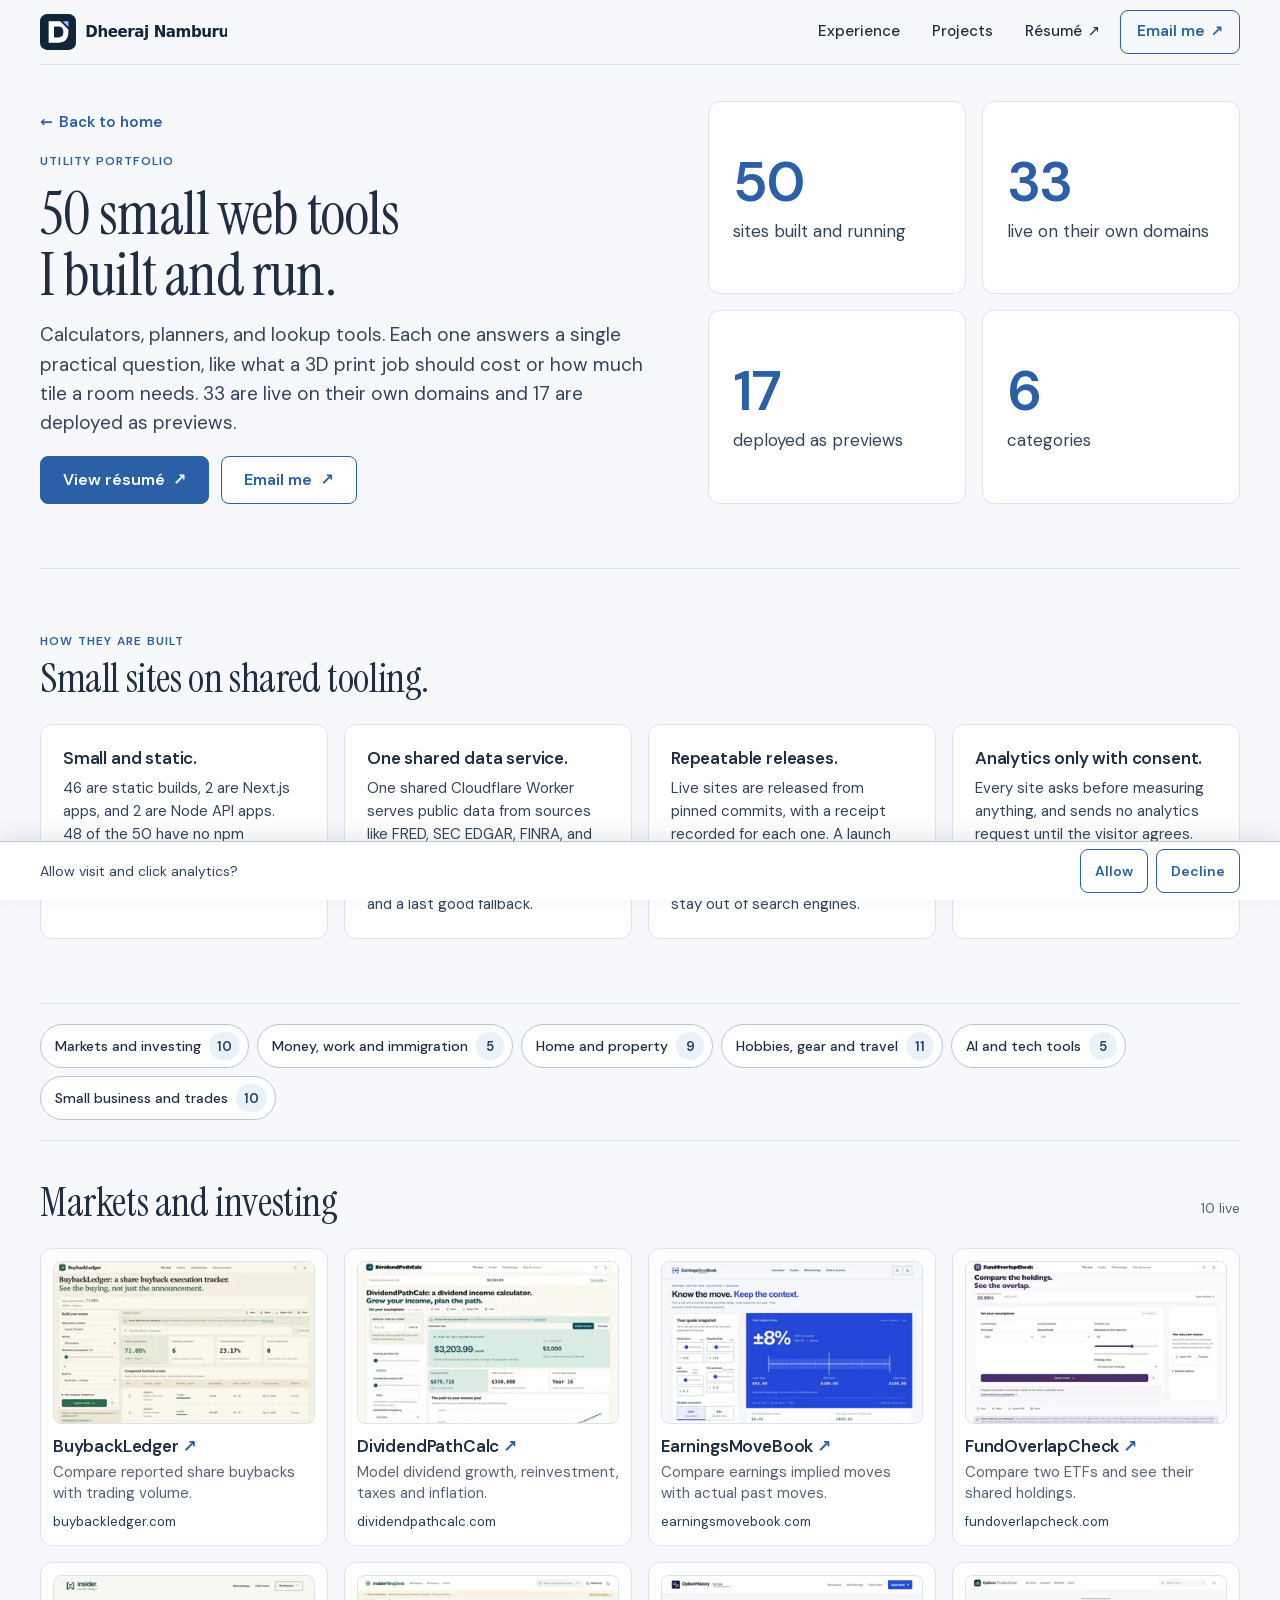
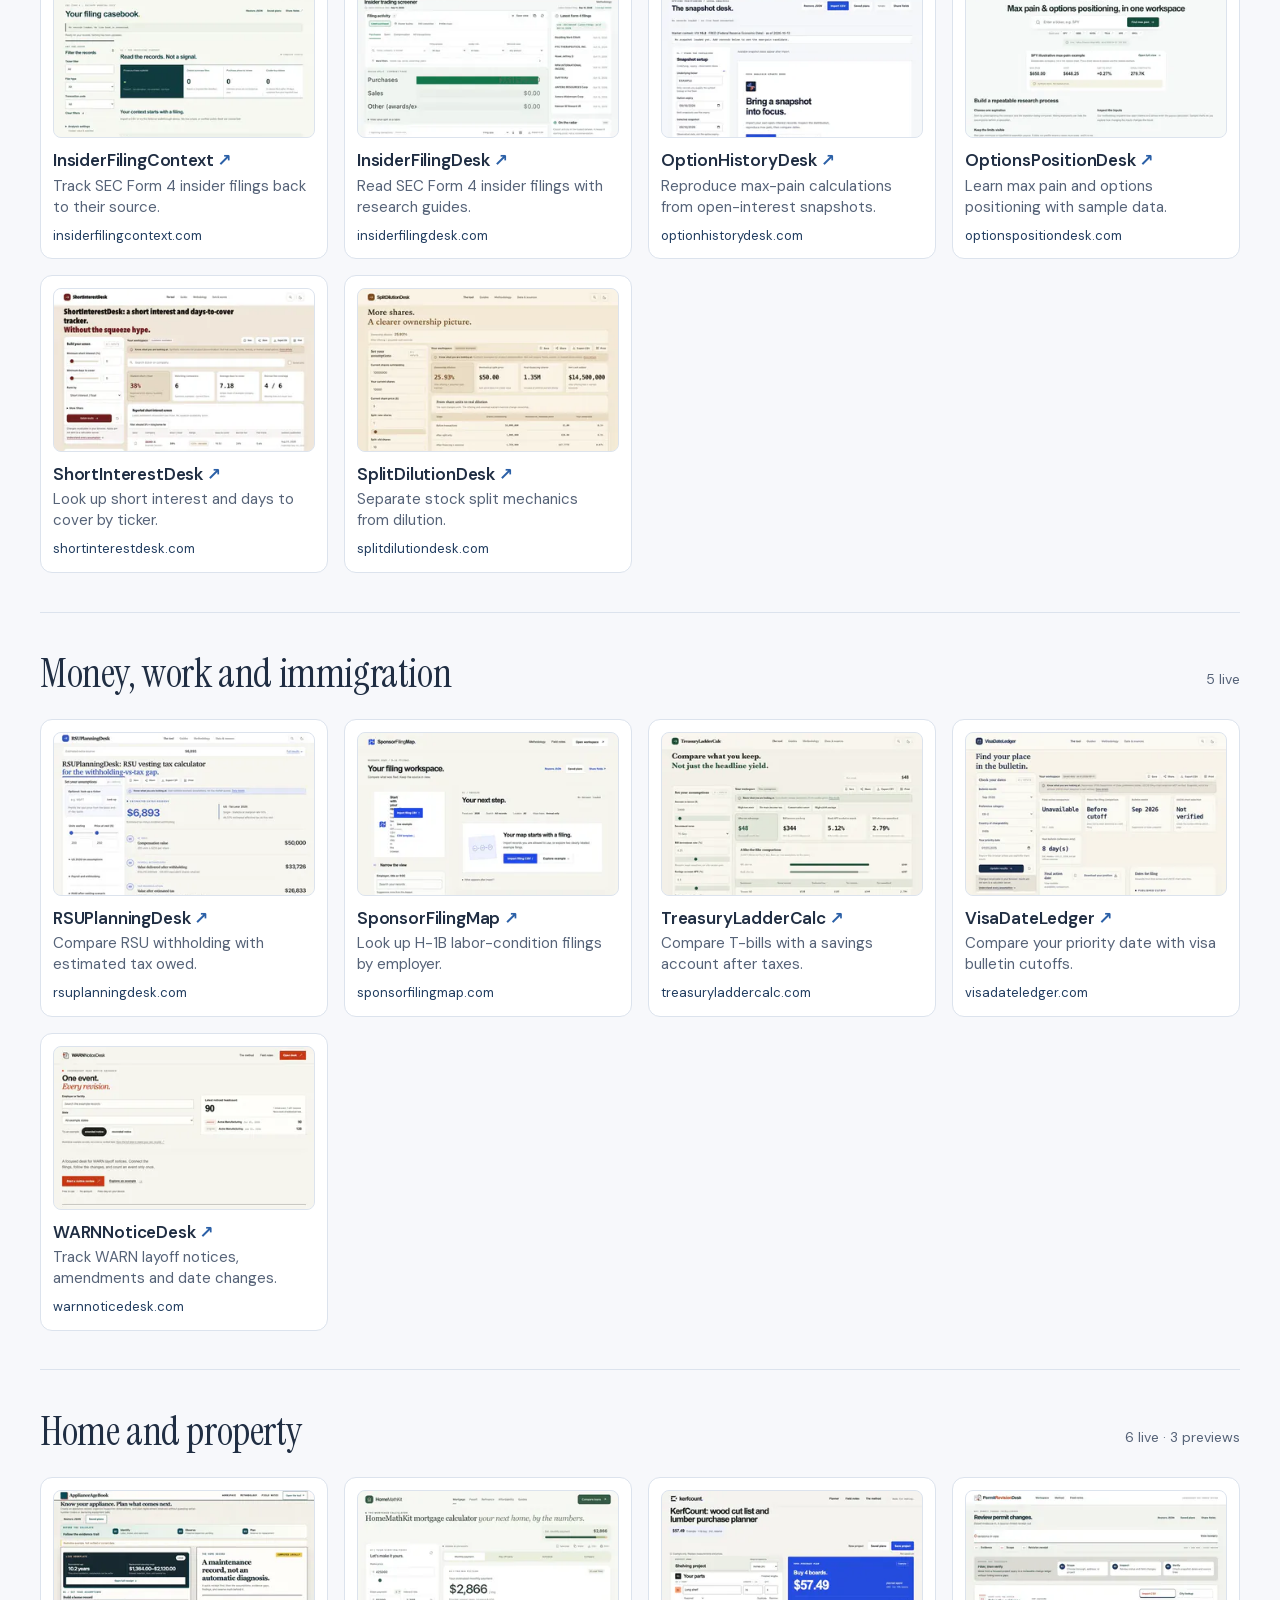
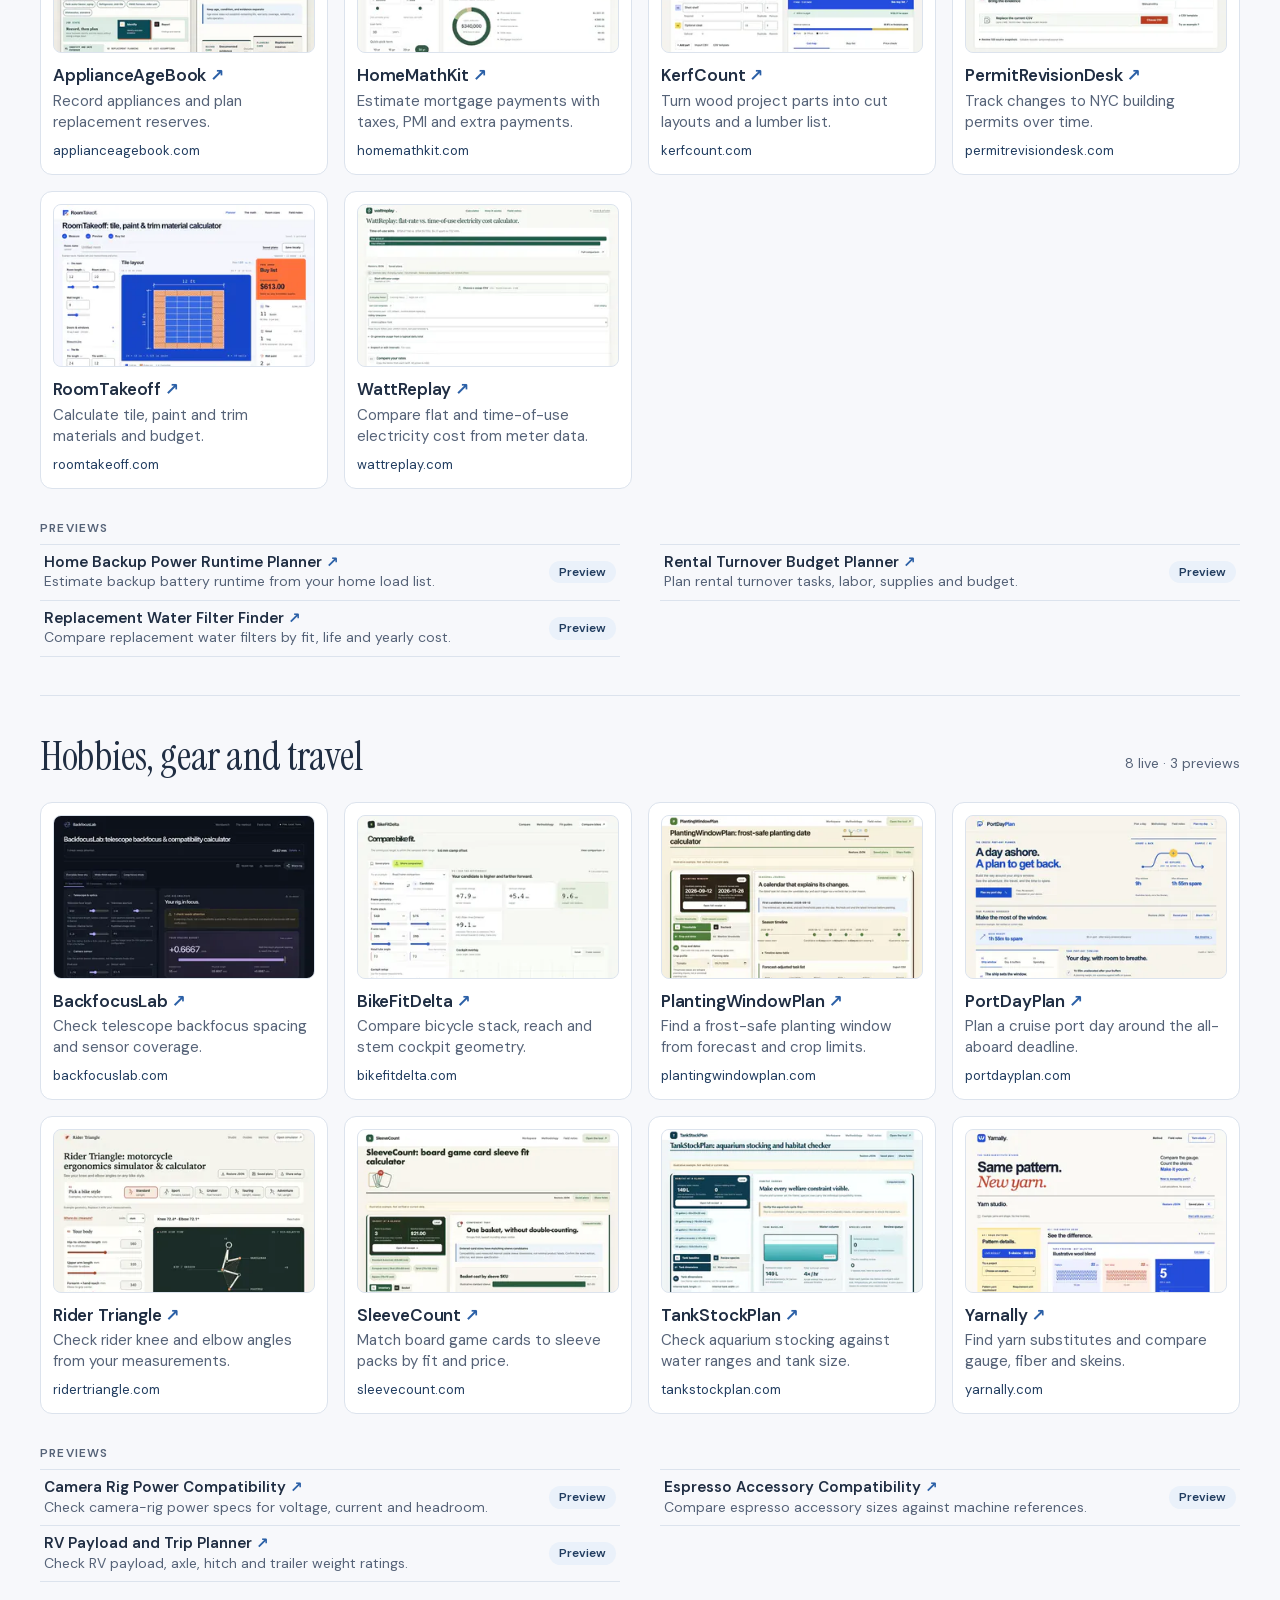
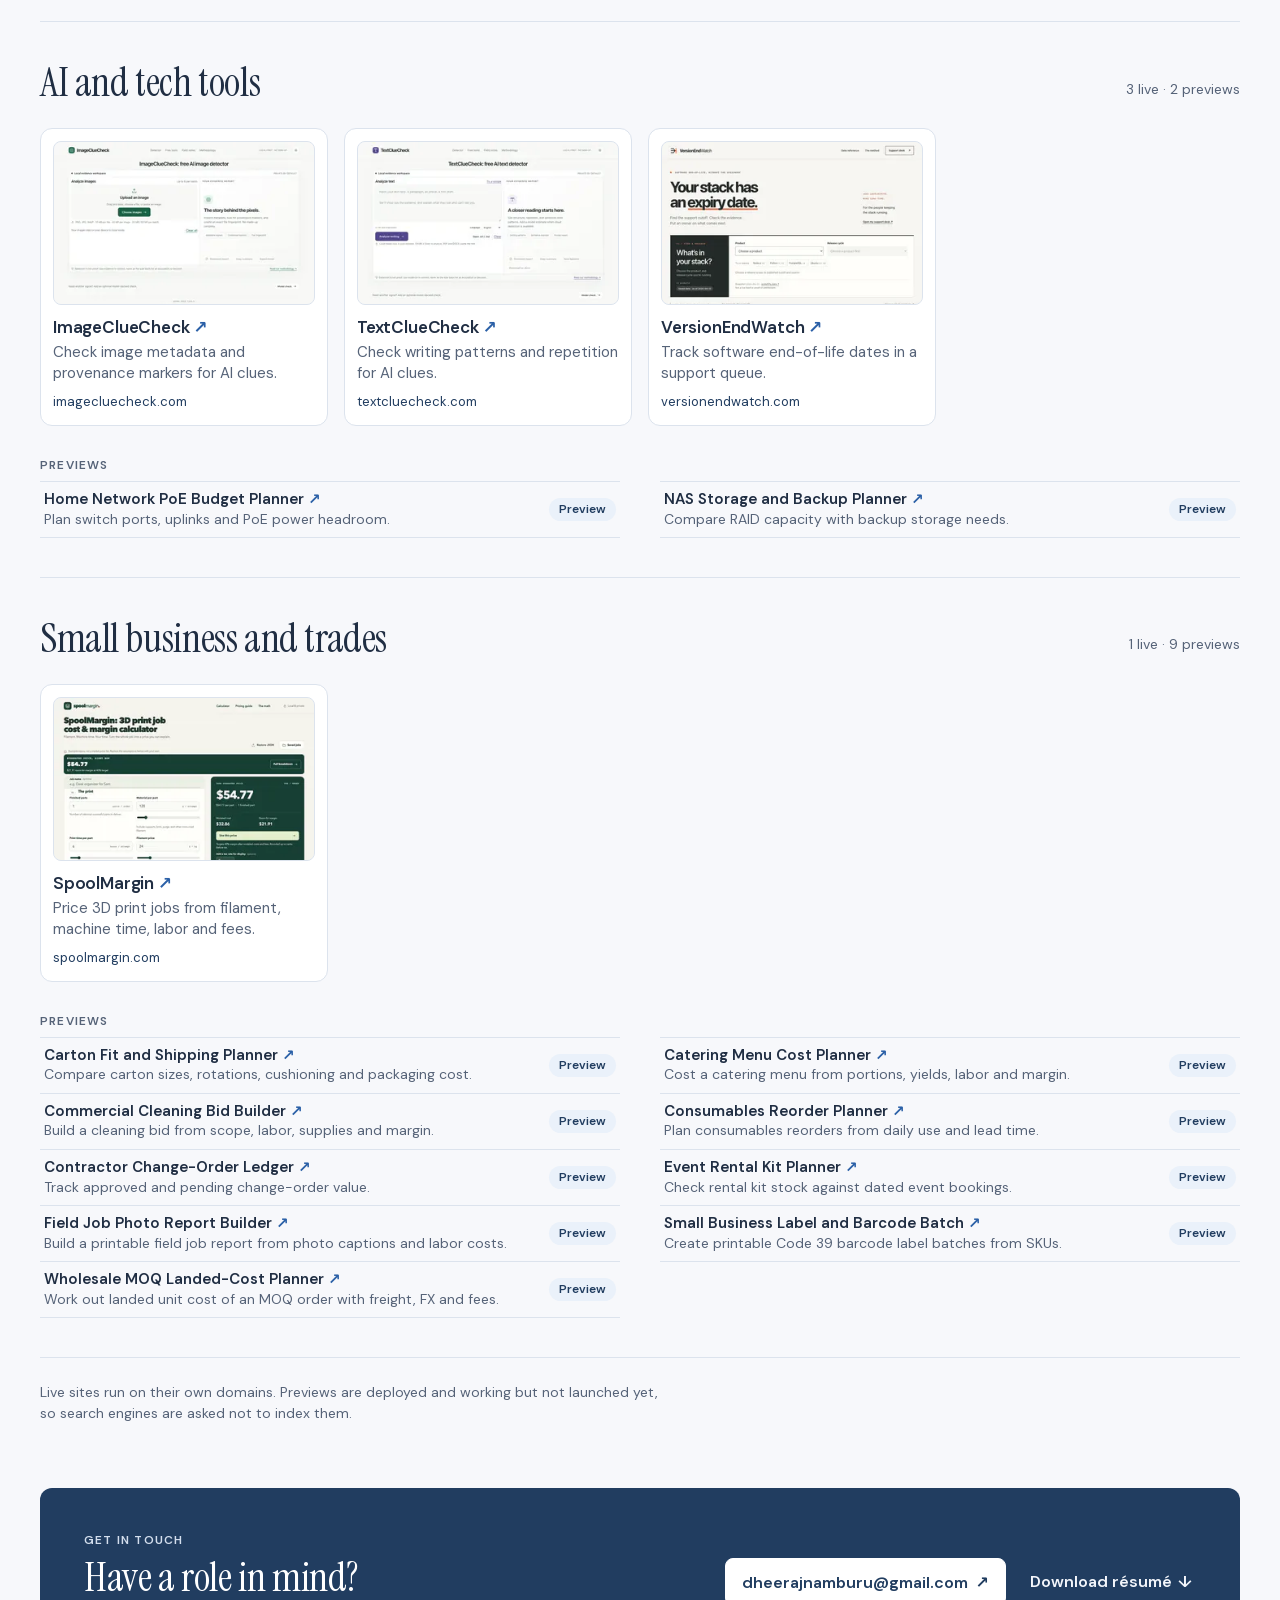
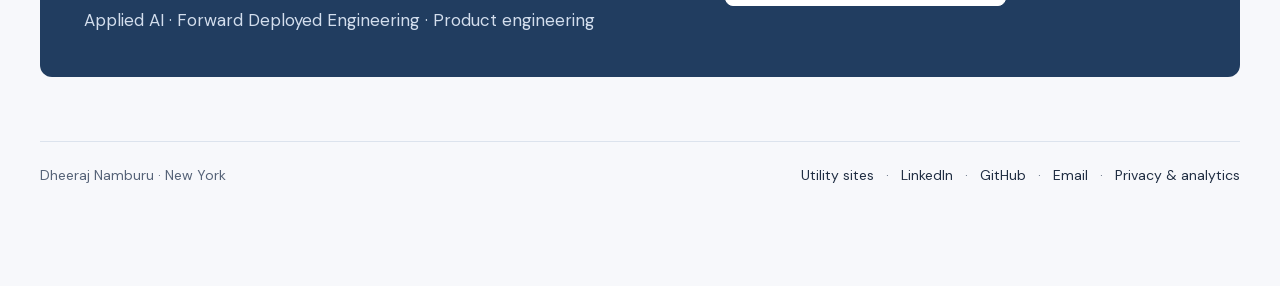
==== commit 0ec753d6: "Right-size images, trim the font, and polish phone, keyboard and print details - Add width-matched w" ====
--- a/utilities/index.html
+++ b/utilities/index.html
@@ -29,8 +29,8 @@
 <meta name="theme-color" content="#10243A">
 <link rel="preload" href="../assets/fonts/font-0.woff2" as="font" type="font/woff2" crossorigin>
 <link rel="preload" href="../assets/fonts/font-2.woff2" as="font" type="font/woff2" crossorigin>
-<link rel="stylesheet" href="../styles.css?v=20261013-ux3">
-<link rel="stylesheet" href="utilities.css?v=20261013-ux2">
+<link rel="stylesheet" href="../styles.css?v=20261013-ux4">
+<link rel="stylesheet" href="utilities.css?v=20261013-ux3">
 <script type="application/ld+json">{"@context":"https://schema.org","@graph":[{"@type":"WebSite","@id":"https://dheerajnamburu.com/#website","name":"Dheeraj Namburu","url":"https://dheerajnamburu.com/"},{"@type":"Person","@id":"https://dheerajnamburu.com/#person","name":"Dheeraj Namburu","url":"https://dheerajnamburu.com/"},{"@type":"CollectionPage","@id":"https://dheerajnamburu.com/utilities/#webpage","url":"https://dheerajnamburu.com/utilities/","name":"Utility portfolio","description":"50 small web tools built and run by Dheeraj Namburu: calculators, planners, and lookup tools. 33 live on their own domains, 17 deployed as previews.","dateModified":"2026-10-13","isPartOf":{"@id":"https://dheerajnamburu.com/#website"},"author":{"@id":"https://dheerajnamburu.com/#person"},"creator":{"@id":"https://dheerajnamburu.com/#person"},"breadcrumb":{"@id":"https://dheerajnamburu.com/utilities/#breadcrumb"},"mainEntity":{"@id":"https://dheerajnamburu.com/utilities/#itemlist"}},{"@type":"BreadcrumbList","@id":"https://dheerajnamburu.com/utilities/#breadcrumb","itemListElement":[{"@type":"ListItem","position":1,"name":"Home","item":"https://dheerajnamburu.com/"},{"@type":"ListItem","position":2,"name":"Utility portfolio","item":"https://dheerajnamburu.com/utilities/"}]},{"@type":"ItemList","@id":"https://dheerajnamburu.com/utilities/#itemlist","name":"Live utility sites","numberOfItems":33,"itemListElement":[{"@type":"ListItem","position":1,"name":"BuybackLedger","url":"https://buybackledger.com/"},{"@type":"ListItem","position":2,"name":"DividendPathCalc","url":"https://dividendpathcalc.com/"},{"@type":"ListItem","position":3,"name":"EarningsMoveBook","url":"https://earningsmovebook.com/"},{"@type":"ListItem","position":4,"name":"FundOverlapCheck","url":"https://fundoverlapcheck.com/"},{"@type":"ListItem","position":5,"name":"InsiderFilingContext","url":"https://insiderfilingcontext.com/"},{"@type":"ListItem","position":6,"name":"InsiderFilingDesk","url":"https://insiderfilingdesk.com/"},{"@type":"ListItem","position":7,"name":"OptionHistoryDesk","url":"https://optionhistorydesk.com/"},{"@type":"ListItem","position":8,"name":"OptionsPositionDesk","url":"https://optionspositiondesk.com/"},{"@type":"ListItem","position":9,"name":"ShortInterestDesk","url":"https://shortinterestdesk.com/"},{"@type":"ListItem","position":10,"name":"SplitDilutionDesk","url":"https://splitdilutiondesk.com/"},{"@type":"ListItem","position":11,"name":"RSUPlanningDesk","url":"https://rsuplanningdesk.com/"},{"@type":"ListItem","position":12,"name":"SponsorFilingMap","url":"https://sponsorfilingmap.com/"},{"@type":"ListItem","position":13,"name":"TreasuryLadderCalc","url":"https://treasuryladdercalc.com/"},{"@type":"ListItem","position":14,"name":"VisaDateLedger","url":"https://visadateledger.com/"},{"@type":"ListItem","position":15,"name":"WARNNoticeDesk","url":"https://warnnoticedesk.com/"},{"@type":"ListItem","position":16,"name":"ApplianceAgeBook","url":"https://applianceagebook.com/"},{"@type":"ListItem","position":17,"name":"HomeMathKit","url":"https://homemathkit.com/"},{"@type":"ListItem","position":18,"name":"KerfCount","url":"https://kerfcount.com/"},{"@type":"ListItem","position":19,"name":"PermitRevisionDesk","url":"https://permitrevisiondesk.com/"},{"@type":"ListItem","position":20,"name":"RoomTakeoff","url":"https://roomtakeoff.com/"},{"@type":"ListItem","position":21,"name":"WattReplay","url":"https://wattreplay.com/"},{"@type":"ListItem","position":22,"name":"BackfocusLab","url":"https://backfocuslab.com/"},{"@type":"ListItem","position":23,"name":"BikeFitDelta","url":"https://bikefitdelta.com/"},{"@type":"ListItem","position":24,"name":"PlantingWindowPlan","url":"https://plantingwindowplan.com/"},{"@type":"ListItem","position":25,"name":"PortDayPlan","url":"https://portdayplan.com/"},{"@type":"ListItem","position":26,"name":"Rider Triangle","url":"https://ridertriangle.com/"},{"@type":"ListItem","position":27,"name":"SleeveCount","url":"https://sleevecount.com/"},{"@type":"ListItem","position":28,"name":"TankStockPlan","url":"https://tankstockplan.com/"},{"@type":"ListItem","position":29,"name":"Yarnally","url":"https://yarnally.com/"},{"@type":"ListItem","position":30,"name":"ImageClueCheck","url":"https://imagecluecheck.com/"},{"@type":"ListItem","position":31,"name":"TextClueCheck","url":"https://textcluecheck.com/"},{"@type":"ListItem","position":32,"name":"VersionEndWatch","url":"https://versionendwatch.com/"},{"@type":"ListItem","position":33,"name":"SpoolMargin","url":"https://spoolmargin.com/"}]}]}</script>
 </head>
 <body>
--- a/styles.css
+++ b/styles.css
@@ -1,9 +1,13 @@
 @font-face{font-family:'DM Sans';font-style:normal;font-weight:400 700;font-display:swap;src:url(assets/fonts/font-0.woff2) format('woff2')}
 @font-face{font-family:'Instrument Serif';font-style:normal;font-weight:400;font-display:swap;src:url(assets/fonts/font-2.woff2) format('woff2')}
 @font-face{font-family:'Instrument Serif';font-style:italic;font-weight:400;font-display:swap;src:url(assets/fonts/font-1.woff2) format('woff2')}
+@font-face{font-family:'DM Sans Fallback';src:local('Arial');size-adjust:104.29%;ascent-override:95.12%;descent-override:29.72%;line-gap-override:0%;unicode-range:U+D,U+20-7E,U+A0-AC,U+AE-FF,U+102,U+131,U+152-153,U+2C6,U+2DA,U+2DC,U+300-301,U+303-304,U+308,U+2013-2014,U+2018-201A,U+201C-201E,U+2022,U+2026,U+2039-203A,U+2044,U+20AC,U+2122,U+2191,U+2193,U+2212,U+2215}
+@font-face{font-family:'Instrument Serif Fallback';src:local('Times New Roman');size-adjust:83.17%;ascent-override:119.03%;descent-override:37.27%;line-gap-override:0%;unicode-range:U+20-7E,U+A0-A3,U+A5,U+A7-AB,U+AE-B0,U+B4,U+B6-B8,U+BA-BB,U+BF-FF,U+102,U+131,U+152-153,U+2C6,U+2DA,U+2DC,U+300-301,U+303-304,U+308,U+2013-2014,U+2018-201A,U+201C-201E,U+2022,U+2026,U+2039-203A,U+20AC,U+2122,U+2212}
 
 /* Tokens */
 :root {
+  color-scheme: light;
+  color-scheme: only light;
   --bg: #f7f8fb;
   --surface: #ffffff;
   --tint: #eaf1fa;
@@ -16,8 +20,8 @@
   --line-strong: #b9c6d8;
   --on-navy: #f3f6fb;
   --on-navy-soft: #d3deed;
-  --sans: 'DM Sans', system-ui, -apple-system, 'Segoe UI', sans-serif;
-  --serif: 'Instrument Serif', Georgia, serif;
+  --sans: 'DM Sans', 'DM Sans Fallback', system-ui, -apple-system, 'Segoe UI', sans-serif;
+  --serif: 'Instrument Serif', 'Instrument Serif Fallback', Georgia, serif;
   --gutter: clamp(20px, 4vw, 40px);
   --radius: 12px;
   --radius-sm: 8px;
@@ -151,7 +155,7 @@
   padding-block: 10px;
   border-bottom: 1px solid var(--line);
 }
-.brand { display: inline-flex; align-items: center; min-height: 44px; }
+.brand { display: inline-flex; align-items: center; justify-content: center; min-width: 44px; min-height: 44px; }
 .brand-logo { display: none; width: 187px; height: 36px; }
 .brand-mark { width: 32px; height: 32px; }
 .site-header nav { display: flex; flex: 1 1 auto; align-items: center; justify-content: space-between; gap: 0; }
@@ -196,6 +200,7 @@
 .role strong { color: var(--accent); font-weight: 600; }
 .intro { display: none; max-width: 36em; font-size: clamp(16px, 0.4vw + 14px, 19px); line-height: 1.55; color: var(--ink); text-wrap: pretty; }
 .mobile-context { font-size: 16px; line-height: 1.4; color: var(--ink-soft); }
+@media (min-width: 360px) { .mobile-context { text-wrap: wrap; } }
 .mobile-context span { font-size: 14px; color: var(--muted); }
 .mobile-toolkit { margin-top: -4px; font-size: 14px; line-height: 1.45; color: var(--muted); }
 .focus-tags { display: none; flex-wrap: wrap; gap: 8px; }
@@ -405,6 +410,11 @@
 .analytics-notice[hidden] { display: none; }
 .analytics-notice > div { display: flex; flex: none; gap: 8px; }
 body:has(.analytics-notice:not([hidden])) { padding-bottom: calc(60px + env(safe-area-inset-bottom)); }
+html:has(.analytics-notice:not([hidden])) { scroll-padding-bottom: calc(72px + env(safe-area-inset-bottom)); }
+@supports not selector(:has(*)) {
+  body { padding-bottom: calc(60px + env(safe-area-inset-bottom)); }
+  html { scroll-padding-bottom: calc(72px + env(safe-area-inset-bottom)); }
+}
 .choice {
   min-height: 44px;
   padding: 0 16px;
@@ -435,6 +445,13 @@
 .privacy-content p { font-size: 15px; line-height: 1.55; color: var(--ink-soft); }
 .privacy-content a { color: var(--accent); text-decoration: underline; text-underline-offset: 3px; }
 .privacy-actions { display: flex; flex-wrap: wrap; gap: 8px; margin-top: 4px; }
+
+@media not all and (min-width: 720px) {
+  .brand { margin-inline: -6px -4px; }
+  .brand:focus-visible { outline-offset: -2px; }
+  .result:has(.previous-time) { min-height: 0; }
+  .proof-strip { grid-auto-rows: 1fr; }
+}
 
 /* Small phones: one column of compact project rows */
 @media not all and (min-width: 380px) {
@@ -481,8 +498,6 @@
   .site-header nav .nav-contact { padding-inline: 16px; }
   .sep { display: inline; }
   .footer-links { margin-inline: 0 -8px; }
-  body:has(.analytics-notice:not([hidden])) { padding-bottom: calc(52px + env(safe-area-inset-bottom)); }
-  .analytics-notice .choice { min-height: 36px; }
   .actions .button { flex: 0 0 auto; padding-inline: 22px; }
   .section-head { flex-direction: row; align-items: flex-end; justify-content: space-between; gap: 24px; }
   .section-head > p { text-align: right; }
@@ -533,7 +548,14 @@
 
 /* Print */
 @media print {
-  body, body:has(.analytics-notice:not([hidden])) { background: #fff; padding-bottom: 0; }
+  body { background: #fff; padding-bottom: 0; }
+  body:has(.analytics-notice:not([hidden])) { padding-bottom: 0; }
   .skip, .site-header nav, .analytics-notice, dialog, .footer-button { display: none; }
+  .sep:has(+ .footer-button) { display: none; }
   a { color: inherit; text-decoration: underline; }
-}
+  .profile, main > .contact { background: none; color: var(--ink); }
+  .profile :is(p, div, strong, span), .contact h2, .contact p:not(.eyebrow), .contact .eyebrow, .contact .text-link { color: var(--ink); }
+  .button, .contact .button { background: none; border-color: var(--ink); color: var(--ink); }
+  .proof-strip article, .project-card, .career-snapshot > div, .work-section article, .more-panel, main > .contact { break-inside: avoid; }
+  .section-head { break-after: avoid; }
+}
--- a/utilities/utilities.css
+++ b/utilities/utilities.css
@@ -223,7 +223,7 @@
 @media (min-width: 1080px) {
   .u-hero { grid-template-columns: minmax(0, 1.15fr) minmax(0, 1fr); gap: 56px; align-items: stretch; }
   .u-stats { grid-template-columns: repeat(2, minmax(0, 1fr)); grid-auto-rows: 1fr; }
-  .u-stats li { gap: 8px; padding: 24px; font-size: 17px; }
+  .u-stats li { gap: 8px; justify-content: center; padding: 24px; font-size: 17px; }
   .u-stats strong { font-size: 56px; }
   .u-jump { gap: 8px; }
   .u-jump a { gap: 8px; padding-left: 14px; font-size: 14px; }
@@ -232,3 +232,8 @@
   .u-previews { grid-template-columns: repeat(2, minmax(0, 1fr)); }
   .u-previews li:nth-child(2) { border-top: 1px solid var(--line); }
 }
+
+@media print {
+  .u-card, .u-previews li, .u-how-grid article { break-inside: avoid; }
+  .u-how .eyebrow, .u-how h2, .u-previews-title { break-after: avoid; }
+}
